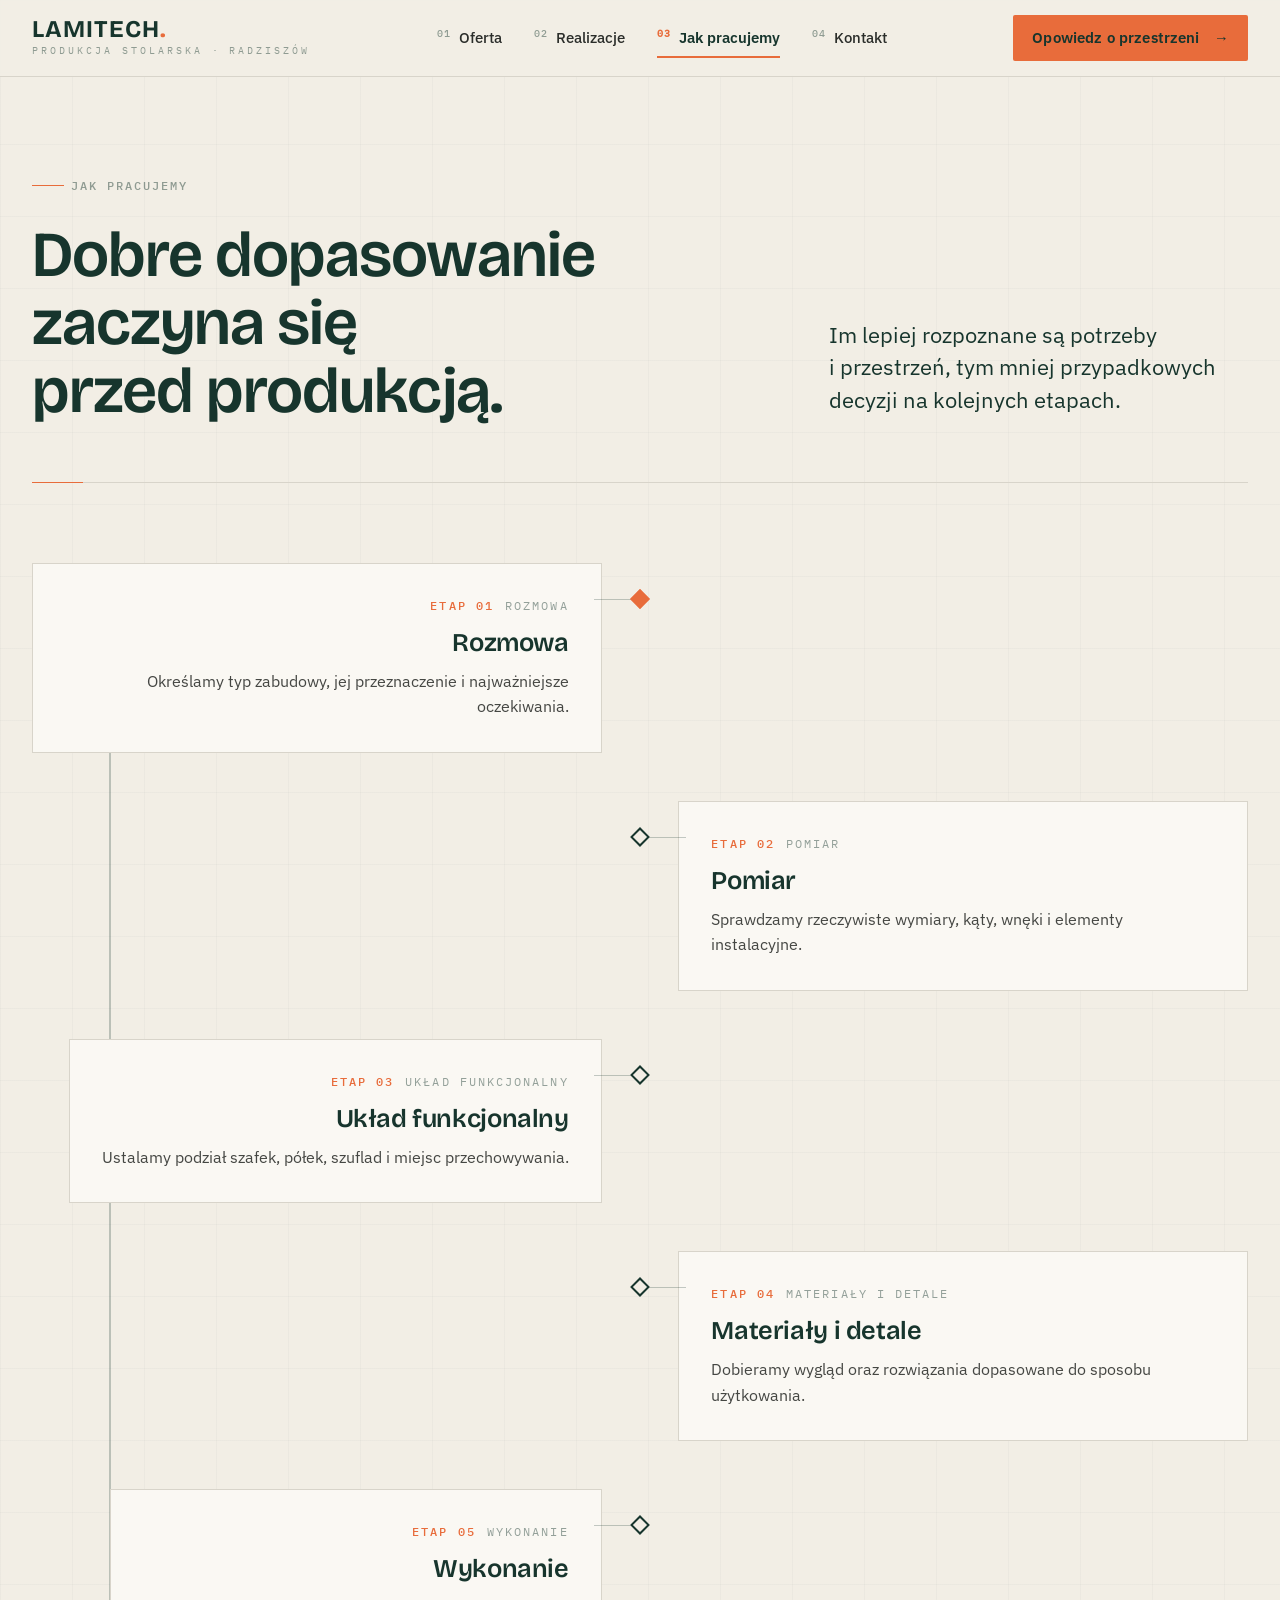
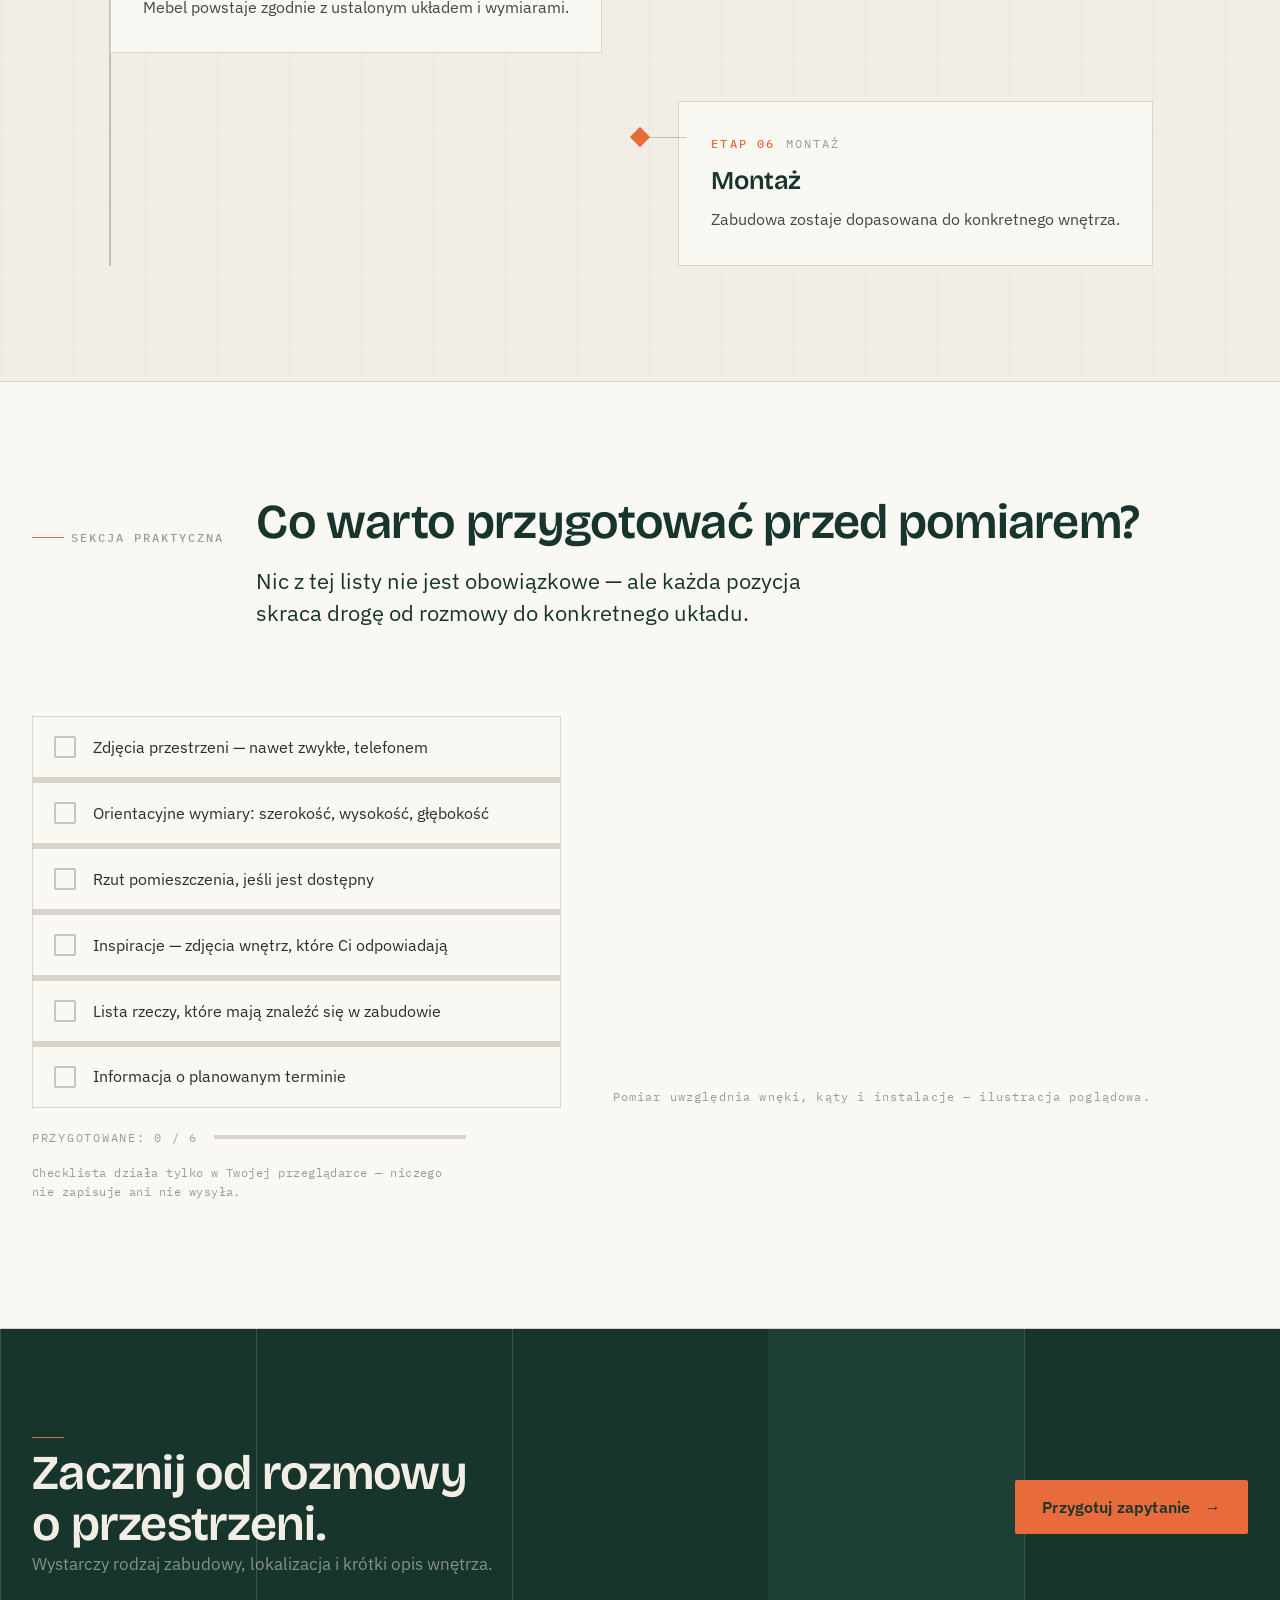
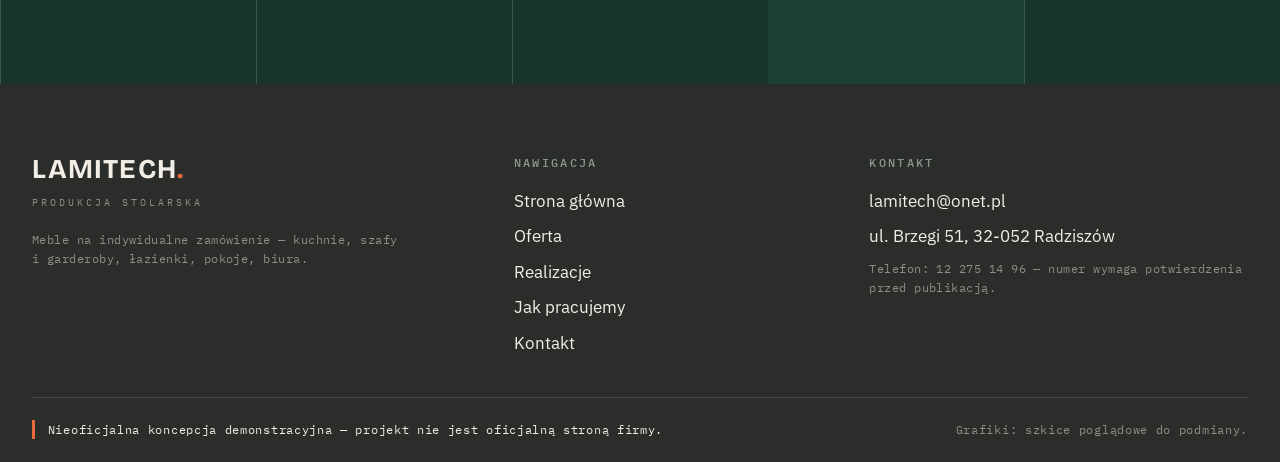
==== jak-pracujemy.html @ 6b80353f "LAMITECH demo site: five pages, modular layout, interactions, SVG placeholders Co-Authored-By: Claud" ====
<!DOCTYPE html>
<html lang="pl">
<head>
  <meta charset="UTF-8">
  <meta name="viewport" content="width=device-width, initial-scale=1">
  <meta name="robots" content="noindex, nofollow, noarchive">
  <title>Jak powstają meble na wymiar | LAMITECH</title>
  <meta name="description" content="Poznaj etapy współpracy: rozmowa, pomiar, układ, dobór materiałów, wykonanie i montaż mebli na wymiar.">
  <link rel="preload" href="assets/fonts/bricolage-grotesque-400-700-latin.woff2" as="font" type="font/woff2" crossorigin>
  <link rel="preload" href="assets/fonts/ibm-plex-sans-var-latin.woff2" as="font" type="font/woff2" crossorigin>
  <link rel="stylesheet" href="css/fonts.css">
  <link rel="stylesheet" href="css/tokens.css">
  <link rel="stylesheet" href="css/base.css">
  <link rel="stylesheet" href="css/components.css">
  <link rel="stylesheet" href="css/pages.css">
  <link rel="stylesheet" href="css/responsive.css">
  <link rel="icon" href="data:image/svg+xml,%3Csvg xmlns='http://www.w3.org/2000/svg' viewBox='0 0 32 32'%3E%3Crect width='32' height='32' fill='%2317352D'/%3E%3Crect x='6' y='6' width='9' height='20' fill='%23D9C9AF'/%3E%3Crect x='17' y='6' width='9' height='12' fill='%23F2EEE5'/%3E%3Crect x='17' y='20' width='9' height='6' fill='%23E86C3B'/%3E%3C/svg%3E">
</head>
<body>
  <a class="skip-link" href="#main">Przejdź do treści</a>

  <header class="site-header">
    <div class="container">
      <a class="brand" href="index.html" aria-label="LAMITECH — strona główna">
        <span class="brand-name">LAMITECH<span class="brand-dot">.</span></span>
        <span class="brand-sub">Produkcja stolarska · Radziszów</span>
      </a>
      <nav class="site-nav" aria-label="Nawigacja główna">
        <ul>
          <li><a href="meble-na-wymiar.html"><span class="nav-idx" aria-hidden="true">01</span>Oferta</a></li>
          <li><a href="realizacje.html"><span class="nav-idx" aria-hidden="true">02</span>Realizacje</a></li>
          <li><a href="jak-pracujemy.html" aria-current="page"><span class="nav-idx" aria-hidden="true">03</span>Jak pracujemy</a></li>
          <li><a href="kontakt.html"><span class="nav-idx" aria-hidden="true">04</span>Kontakt</a></li>
        </ul>
      </nav>
      <div class="header-cta">
        <a class="btn btn-primary" href="kontakt.html">Opowiedz o przestrzeni <span class="btn-arrow" aria-hidden="true">&rarr;</span></a>
      </div>
      <button class="menu-toggle" aria-expanded="false" aria-controls="mobile-menu">
        <span class="fronts" aria-hidden="true"><span></span><span></span></span>
        Menu
      </button>
    </div>
  </header>

  <div class="mobile-menu" id="mobile-menu" aria-label="Menu strony">
    <div class="mobile-menu-head">
      <span class="brand-name">LAMITECH<span class="brand-dot">.</span></span>
      <button class="menu-close">Zamknij</button>
    </div>
    <nav aria-label="Nawigacja mobilna">
      <ul>
        <li><a href="index.html"><span class="nav-idx" aria-hidden="true">00</span>Strona główna</a></li>
        <li><a href="meble-na-wymiar.html"><span class="nav-idx" aria-hidden="true">01</span>Oferta</a></li>
        <li><a href="realizacje.html"><span class="nav-idx" aria-hidden="true">02</span>Realizacje</a></li>
        <li><a href="jak-pracujemy.html" aria-current="page"><span class="nav-idx" aria-hidden="true">03</span>Jak pracujemy</a></li>
        <li><a href="kontakt.html"><span class="nav-idx" aria-hidden="true">04</span>Kontakt</a></li>
      </ul>
    </nav>
    <div class="mobile-menu-foot">
      <span>Meble na indywidualne zamówienie</span>
      <a href="mailto:lamitech@onet.pl">lamitech@onet.pl</a>
      <span>ul. Brzegi 51, 32-052 Radziszów</span>
    </div>
  </div>

  <main id="main">
    <header class="page-hero">
      <div class="container">
        <div>
          <span class="mono-label">Jak pracujemy</span>
          <h1>Dobre dopasowanie zaczyna się przed produkcją.</h1>
        </div>
        <p class="lead">Im lepiej rozpoznane są potrzeby i&nbsp;przestrzeń, tym mniej przypadkowych decyzji na kolejnych etapach.</p>
      </div>
    </header>

    <!-- Proces jako pionowa linia rysunku -->
    <section class="section process-page" aria-label="Etapy współpracy" style="padding-top:1rem;">
      <div class="container">
        <ol class="process-line-track">
          <li class="process-node reveal">
            <div class="node-card">
              <span class="node-no"><strong>Etap 01</strong> Rozmowa</span>
              <h3>Rozmowa</h3>
              <p>Określamy typ zabudowy, jej przeznaczenie i&nbsp;najważniejsze oczekiwania.</p>
            </div>
          </li>
          <li class="process-node reveal">
            <div class="node-card">
              <span class="node-no"><strong>Etap 02</strong> Pomiar</span>
              <h3>Pomiar</h3>
              <p>Sprawdzamy rzeczywiste wymiary, kąty, wnęki i&nbsp;elementy instalacyjne.</p>
            </div>
          </li>
          <li class="process-node reveal">
            <div class="node-card">
              <span class="node-no"><strong>Etap 03</strong> Układ funkcjonalny</span>
              <h3>Układ funkcjonalny</h3>
              <p>Ustalamy podział szafek, półek, szuflad i&nbsp;miejsc przechowywania.</p>
            </div>
          </li>
          <li class="process-node reveal">
            <div class="node-card">
              <span class="node-no"><strong>Etap 04</strong> Materiały i detale</span>
              <h3>Materiały i detale</h3>
              <p>Dobieramy wygląd oraz rozwiązania dopasowane do sposobu użytkowania.</p>
            </div>
          </li>
          <li class="process-node reveal">
            <div class="node-card">
              <span class="node-no"><strong>Etap 05</strong> Wykonanie</span>
              <h3>Wykonanie</h3>
              <p>Mebel powstaje zgodnie z&nbsp;ustalonym układem i&nbsp;wymiarami.</p>
            </div>
          </li>
          <li class="process-node reveal">
            <div class="node-card">
              <span class="node-no"><strong>Etap 06</strong> Montaż</span>
              <h3>Montaż</h3>
              <p>Zabudowa zostaje dopasowana do konkretnego wnętrza.</p>
            </div>
          </li>
        </ol>
      </div>
    </section>

    <!-- Checklista przygotowania -->
    <section class="section" aria-labelledby="prep-title" style="background:var(--warm-white); border-block:1px solid var(--soft-line);">
      <div class="container">
        <div class="section-head reveal">
          <span class="mono-label">Sekcja praktyczna</span>
          <h2 id="prep-title">Co warto przygotować przed pomiarem?</h2>
          <p class="lead">Nic z&nbsp;tej listy nie jest obowiązkowe — ale każda pozycja skraca drogę od rozmowy do konkretnego układu.</p>
        </div>

        <div class="prep-shell">
          <div class="reveal">
            <div class="prep-list">
              <label class="prep-item">
                <input type="checkbox">
                <span>Zdjęcia przestrzeni — nawet zwykłe, telefonem</span>
              </label>
              <label class="prep-item">
                <input type="checkbox">
                <span>Orientacyjne wymiary: szerokość, wysokość, głębokość</span>
              </label>
              <label class="prep-item">
                <input type="checkbox">
                <span>Rzut pomieszczenia, jeśli jest dostępny</span>
              </label>
              <label class="prep-item">
                <input type="checkbox">
                <span>Inspiracje — zdjęcia wnętrz, które Ci odpowiadają</span>
              </label>
              <label class="prep-item">
                <input type="checkbox">
                <span>Lista rzeczy, które mają znaleźć się w zabudowie</span>
              </label>
              <label class="prep-item">
                <input type="checkbox">
                <span>Informacja o planowanym terminie</span>
              </label>
            </div>
            <p class="prep-progress">
              <span class="txt">PRZYGOTOWANE: 0 / 6</span>
              <span class="bar" aria-hidden="true"><span></span></span>
            </p>
            <p class="footer-note" style="color:var(--ink-45); margin-top:1rem;">Checklista działa tylko w&nbsp;Twojej przeglądarce — niczego nie zapisuje ani nie wysyła.</p>
          </div>

          <figure class="detail-media reveal" style="margin:0;">
            <img class="mask-reveal" src="assets/images/proces-pomiar-przestrzeni-16x9.svg" alt="Pomiar wnęki przed wykonaniem mebli na wymiar — szkic poglądowy" width="1600" height="900" loading="lazy">
            <figcaption>Pomiar uwzględnia wnęki, kąty i&nbsp;instalacje — ilustracja poglądowa.</figcaption>
          </figure>
        </div>
      </div>
    </section>

    <section class="section cta-band" aria-labelledby="cta-title" style="padding-block:0;">
      <div class="container">
        <div>
          <span class="mono-label">Pierwszy krok</span>
          <h2 id="cta-title">Zacznij od rozmowy o&nbsp;przestrzeni.</h2>
          <p>Wystarczy rodzaj zabudowy, lokalizacja i&nbsp;krótki opis wnętrza.</p>
        </div>
        <div class="cta-actions">
          <a class="btn btn-primary" href="kontakt.html">Przygotuj zapytanie <span class="btn-arrow" aria-hidden="true">&rarr;</span></a>
        </div>
      </div>
    </section>
  </main>

  <footer class="site-footer">
    <div class="container">
      <div class="footer-grid">
        <div class="footer-col">
          <span class="brand-name">LAMITECH<span class="brand-dot">.</span></span><br>
          <span class="brand-sub">Produkcja stolarska</span>
          <p class="footer-note" style="margin-top:1rem;">Meble na indywidualne zamówienie — kuchnie, szafy i&nbsp;garderoby, łazienki, pokoje, biura.</p>
        </div>
        <div class="footer-col">
          <h3>Nawigacja</h3>
          <ul>
            <li><a href="index.html">Strona główna</a></li>
            <li><a href="meble-na-wymiar.html">Oferta</a></li>
            <li><a href="realizacje.html">Realizacje</a></li>
            <li><a href="jak-pracujemy.html">Jak pracujemy</a></li>
            <li><a href="kontakt.html">Kontakt</a></li>
          </ul>
        </div>
        <div class="footer-col">
          <h3>Kontakt</h3>
          <address>
            <a href="mailto:lamitech@onet.pl">lamitech@onet.pl</a>
            <span>ul. Brzegi 51, 32-052 Radziszów</span>
            <span class="footer-note">Telefon: 12&nbsp;275&nbsp;14&nbsp;96 — numer wymaga potwierdzenia przed publikacją.</span>
          </address>
        </div>
      </div>
      <div class="footer-demo">
        <span class="demo-flag">Nieoficjalna koncepcja demonstracyjna — projekt nie jest oficjalną stroną firmy.</span>
        <span>Grafiki: szkice poglądowe do podmiany.</span>
      </div>
    </div>
  </footer>

  <script src="js/main.js" defer></script>
</body>
</html>
---- css/fonts.css ----
/* LAMITECH — lokalne fonty WOFF2 (Google Fonts, OFL)
   Bricolage Grotesque (nagłówki, zmienny 400–700)
   IBM Plex Sans (tekst, zmienny 100–700)
   IBM Plex Mono (etykiety techniczne, 400/500) */

/* Bricolage Grotesque — latin-ext */
@font-face {
  font-family: "Bricolage Grotesque";
  font-style: normal;
  font-weight: 400 700;
  font-stretch: 100%;
  font-display: swap;
  src: url(../assets/fonts/bricolage-grotesque-400-700-latin-ext.woff2) format("woff2");
  unicode-range: U+0100-02BA, U+02BD-02C5, U+02C7-02CC, U+02CE-02D7, U+02DD-02FF, U+0304, U+0308, U+0329, U+1D00-1DBF, U+1E00-1E9F, U+1EF2-1EFF, U+2020, U+20A0-20AB, U+20AD-20C0, U+2113, U+2C60-2C7F, U+A720-A7FF;
}
/* Bricolage Grotesque — latin */
@font-face {
  font-family: "Bricolage Grotesque";
  font-style: normal;
  font-weight: 400 700;
  font-stretch: 100%;
  font-display: swap;
  src: url(../assets/fonts/bricolage-grotesque-400-700-latin.woff2) format("woff2");
  unicode-range: U+0000-00FF, U+0131, U+0152-0153, U+02BB-02BC, U+02C6, U+02DA, U+02DC, U+0304, U+0308, U+0329, U+2000-206F, U+20AC, U+2122, U+2191, U+2193, U+2212, U+2215, U+FEFF, U+FFFD;
}

/* IBM Plex Sans — zmienny, latin-ext */
@font-face {
  font-family: "IBM Plex Sans";
  font-style: normal;
  font-weight: 100 700;
  font-display: swap;
  src: url(../assets/fonts/ibm-plex-sans-var-latin-ext.woff2) format("woff2");
  unicode-range: U+0100-02BA, U+02BD-02C5, U+02C7-02CC, U+02CE-02D7, U+02DD-02FF, U+0304, U+0308, U+0329, U+1D00-1DBF, U+1E00-1E9F, U+1EF2-1EFF, U+2020, U+20A0-20AB, U+20AD-20C0, U+2113, U+2C60-2C7F, U+A720-A7FF;
}
/* IBM Plex Sans — zmienny, latin */
@font-face {
  font-family: "IBM Plex Sans";
  font-style: normal;
  font-weight: 100 700;
  font-display: swap;
  src: url(../assets/fonts/ibm-plex-sans-var-latin.woff2) format("woff2");
  unicode-range: U+0000-00FF, U+0131, U+0152-0153, U+02BB-02BC, U+02C6, U+02DA, U+02DC, U+0304, U+0308, U+0329, U+2000-206F, U+20AC, U+2122, U+2191, U+2193, U+2212, U+2215, U+FEFF, U+FFFD;
}

/* IBM Plex Mono 400 — latin-ext */
@font-face {
  font-family: "IBM Plex Mono";
  font-style: normal;
  font-weight: 400;
  font-display: swap;
  src: url(../assets/fonts/ibm-plex-mono-400-latin-ext.woff2) format("woff2");
  unicode-range: U+0100-02BA, U+02BD-02C5, U+02C7-02CC, U+02CE-02D7, U+02DD-02FF, U+0304, U+0308, U+0329, U+1D00-1DBF, U+1E00-1E9F, U+1EF2-1EFF, U+2020, U+20A0-20AB, U+20AD-20C0, U+2113, U+2C60-2C7F, U+A720-A7FF;
}
/* IBM Plex Mono 400 — latin */
@font-face {
  font-family: "IBM Plex Mono";
  font-style: normal;
  font-weight: 400;
  font-display: swap;
  src: url(../assets/fonts/ibm-plex-mono-400-latin.woff2) format("woff2");
  unicode-range: U+0000-00FF, U+0131, U+0152-0153, U+02BB-02BC, U+02C6, U+02DA, U+02DC, U+0304, U+0308, U+0329, U+2000-206F, U+20AC, U+2122, U+2191, U+2193, U+2212, U+2215, U+FEFF, U+FFFD;
}
/* IBM Plex Mono 500 — latin-ext */
@font-face {
  font-family: "IBM Plex Mono";
  font-style: normal;
  font-weight: 500;
  font-display: swap;
  src: url(../assets/fonts/ibm-plex-mono-500-latin-ext.woff2) format("woff2");
  unicode-range: U+0100-02BA, U+02BD-02C5, U+02C7-02CC, U+02CE-02D7, U+02DD-02FF, U+0304, U+0308, U+0329, U+1D00-1DBF, U+1E00-1E9F, U+1EF2-1EFF, U+2020, U+20A0-20AB, U+20AD-20C0, U+2113, U+2C60-2C7F, U+A720-A7FF;
}
/* IBM Plex Mono 500 — latin */
@font-face {
  font-family: "IBM Plex Mono";
  font-style: normal;
  font-weight: 500;
  font-display: swap;
  src: url(../assets/fonts/ibm-plex-mono-500-latin.woff2) format("woff2");
  unicode-range: U+0000-00FF, U+0131, U+0152-0153, U+02BB-02BC, U+02C6, U+02DA, U+02DC, U+0304, U+0308, U+0329, U+2000-206F, U+20AC, U+2122, U+2191, U+2193, U+2212, U+2215, U+FEFF, U+FFFD;
}
---- css/tokens.css ----
/* LAMITECH — tokeny projektowe
   Kierunek: „Przestrzeń domknięta meblem” */

:root {
  /* Paleta */
  --ink-green: #17352D;
  --ink-green-2: #1E4034;
  --ink-green-3: #24503F;
  --bone: #F2EEE5;
  --birch: #D9C9AF;
  --birch-2: #CDBA9C;
  --signal-orange: #E86C3B;
  --graphite: #2B2D2A;
  --sage-grey: #8C968E;
  --soft-line: #D8D4CA;
  --warm-white: #FAF8F3;

  /* Pochodne */
  --ink-06: rgba(23, 53, 45, .06);
  --ink-12: rgba(23, 53, 45, .12);
  --ink-25: rgba(23, 53, 45, .25);
  --ink-45: rgba(23, 53, 45, .45);
  --bone-line: rgba(242, 238, 229, .18);
  --bone-45: rgba(242, 238, 229, .5);
  --shadow-gap: rgba(28, 26, 20, .55);

  /* Typografia */
  --font-heading: "Bricolage Grotesque", "Georgia", serif;
  --font-body: "IBM Plex Sans", "Segoe UI", sans-serif;
  --font-mono: "IBM Plex Mono", "Courier New", monospace;

  --fs-hero: clamp(3.2rem, 7vw, 7rem);
  --fs-h1: clamp(2.7rem, 5vw, 5rem);
  --fs-h2: clamp(2rem, 3.8vw, 3.7rem);
  --fs-h3: clamp(1.25rem, 2vw, 1.7rem);
  --fs-lead: clamp(1.08rem, 1.7vw, 1.4rem);
  --fs-body: 1.04rem;
  --fs-mono: 0.78rem;
  --fs-mono-sm: 0.72rem;

  /* Układ */
  --container: 1240px;
  --max-width: 1440px;
  --gutter: clamp(1.25rem, 3vw, 2rem);
  --section-y: clamp(4.5rem, 9vw, 8.5rem);

  /* Kształt */
  --radius-sm: 2px;
  --radius-md: 6px;

  /* Ruch */
  --ease: cubic-bezier(.22, 1, .36, 1);
  --dur-fast: .28s;
  --dur-med: .55s;
  --dur-slow: .9s;

  /* Szczelina cieniowa między „frontami” */
  --gap-front: 6px;
}
---- css/base.css ----
/* LAMITECH — style bazowe */

*,
*::before,
*::after {
  box-sizing: border-box;
}

html {
  scroll-behavior: smooth;
  -webkit-text-size-adjust: 100%;
}

body {
  margin: 0;
  font-family: var(--font-body);
  font-size: var(--fs-body);
  line-height: 1.65;
  color: var(--graphite);
  background-color: var(--bone);
  /* atmosfera: delikatna siatka rysunku technicznego na tle */
  background-image:
    linear-gradient(rgba(23, 53, 45, .028) 1px, transparent 1px),
    linear-gradient(90deg, rgba(23, 53, 45, .028) 1px, transparent 1px);
  background-size: 72px 72px;
  overflow-x: hidden;
}

img,
svg,
video {
  max-width: 100%;
  height: auto;
  display: block;
}

h1, h2, h3, h4 {
  font-family: var(--font-heading);
  font-weight: 600;
  line-height: 1.06;
  letter-spacing: -0.015em;
  color: var(--ink-green);
  margin: 0 0 .6em;
  text-wrap: balance;
}

h1 { font-size: var(--fs-h1); }
h2 { font-size: var(--fs-h2); }
h3 { font-size: var(--fs-h3); line-height: 1.2; }

p {
  margin: 0 0 1em;
  max-width: 62ch;
}

a {
  color: var(--ink-green);
  text-decoration-thickness: 1px;
  text-underline-offset: 3px;
}

ul, ol {
  padding-left: 1.2em;
}

button {
  font: inherit;
  cursor: pointer;
}

::selection {
  background: var(--signal-orange);
  color: var(--warm-white);
}

/* Fokus — widoczny, techniczny */
:focus-visible {
  outline: 2px solid var(--signal-orange);
  outline-offset: 3px;
  border-radius: var(--radius-sm);
}

.skip-link {
  position: absolute;
  left: 1rem;
  top: -4rem;
  z-index: 200;
  padding: .8rem 1.2rem;
  background: var(--ink-green);
  color: var(--warm-white);
  font-family: var(--font-mono);
  font-size: var(--fs-mono);
  letter-spacing: .08em;
  text-transform: uppercase;
  text-decoration: none;
  transition: top var(--dur-fast) var(--ease);
}

.skip-link:focus {
  top: 1rem;
}

/* Układ */
.container {
  width: min(var(--container), 100% - 2 * var(--gutter));
  margin-inline: auto;
}

.section {
  padding-block: var(--section-y);
  position: relative;
}

/* Nagłówek sekcji z indeksem technicznym */
.section-head {
  display: grid;
  grid-template-columns: auto 1fr;
  gap: 1rem 2rem;
  align-items: baseline;
  margin-bottom: clamp(2rem, 5vw, 4rem);
}

.section-head h2 {
  margin: 0;
}

.section-head .lead {
  grid-column: 2;
}

/* Etykieta mono — jak opis na rysunku */
.mono-label {
  font-family: var(--font-mono);
  font-size: var(--fs-mono);
  font-weight: 500;
  letter-spacing: .16em;
  text-transform: uppercase;
  color: var(--ink-45);
  display: inline-flex;
  align-items: center;
  gap: .6em;
}

.mono-label::before {
  content: "";
  width: 2rem;
  height: 1px;
  background: var(--signal-orange);
  flex: none;
}

.on-dark .mono-label,
.mono-label.on-dark {
  color: var(--bone-45);
}

.lead {
  font-size: var(--fs-lead);
  line-height: 1.5;
  color: var(--ink-green);
  max-width: 46ch;
}

/* Przyciski — prostokąty jak fronty */
.btn {
  display: inline-flex;
  align-items: center;
  gap: .9rem;
  min-height: 54px;
  padding: .55rem 1.7rem;
  font-family: var(--font-body);
  font-weight: 600;
  font-size: 1rem;
  letter-spacing: .01em;
  text-decoration: none;
  border: none;
  border-radius: var(--radius-sm);
  transition: background-color var(--dur-fast) var(--ease),
              color var(--dur-fast) var(--ease),
              transform var(--dur-fast) var(--ease);
}

.btn .btn-arrow {
  display: inline-block;
  transition: transform var(--dur-fast) var(--ease);
}

.btn:hover .btn-arrow,
.btn:focus-visible .btn-arrow {
  transform: translateX(6px);
}

.btn-primary {
  background: var(--signal-orange);
  color: var(--ink-green);
}

.btn-primary:hover {
  background: #EF7A4B;
}

.btn-secondary {
  background: transparent;
  color: var(--ink-green);
  padding-inline: .2rem;
  border-radius: 0;
  border-bottom: 2px solid var(--ink-green);
}

.btn-secondary:hover {
  border-bottom-color: var(--signal-orange);
}

.on-dark .btn-secondary {
  color: var(--bone);
  border-bottom-color: var(--bone);
}

.on-dark .btn-secondary:hover {
  border-bottom-color: var(--signal-orange);
}

/* Linia wymiarowa (dekoracyjna) */
.dim-line {
  display: flex;
  align-items: center;
  gap: .8rem;
  font-family: var(--font-mono);
  font-size: var(--fs-mono-sm);
  letter-spacing: .14em;
  color: var(--ink-45);
  text-transform: uppercase;
}

.dim-line::before,
.dim-line::after {
  content: "";
  flex: 1;
  height: 1px;
  background: currentColor;
  opacity: .5;
}

/* Animacje wejścia */
.reveal {
  opacity: 0;
  transform: translateY(22px);
  transition: opacity var(--dur-slow) var(--ease),
              transform var(--dur-slow) var(--ease);
  transition-delay: var(--reveal-delay, 0s);
}

.reveal.is-visible {
  opacity: 1;
  transform: none;
}

/* Maska zdjęcia otwierająca się pionowo — jak uchylany front */
.mask-reveal {
  clip-path: inset(0 0 100% 0);
  transition: clip-path var(--dur-slow) var(--ease);
  transition-delay: var(--reveal-delay, 0s);
}

.mask-reveal.is-visible {
  clip-path: inset(0 0 0 0);
}

/* Rysowanie linii SVG */
.draw-line {
  stroke-dasharray: var(--line-len, 800);
  stroke-dashoffset: var(--line-len, 800);
  transition: stroke-dashoffset 1.4s var(--ease);
  transition-delay: var(--reveal-delay, 0s);
}

.is-visible .draw-line,
.draw-line.is-visible {
  stroke-dashoffset: 0;
}

@media (prefers-reduced-motion: reduce) {
  html {
    scroll-behavior: auto;
  }

  .reveal,
  .mask-reveal {
    opacity: 1;
    transform: none;
    clip-path: none;
    transition: none;
  }

  .draw-line {
    stroke-dasharray: none;
    stroke-dashoffset: 0;
    transition: none;
  }

  *,
  *::before,
  *::after {
    animation-duration: .01ms !important;
    animation-iteration-count: 1 !important;
    transition-duration: .01ms !important;
  }
}

/* Pomocnicze */
.visually-hidden {
  position: absolute;
  width: 1px;
  height: 1px;
  margin: -1px;
  padding: 0;
  overflow: hidden;
  clip: rect(0 0 0 0);
  white-space: nowrap;
  border: 0;
}
---- css/components.css ----
/* LAMITECH — komponenty wspólne */

/* ============ HEADER ============ */

.site-header {
  position: sticky;
  top: 0;
  z-index: 100;
  background: color-mix(in srgb, var(--bone) 88%, transparent);
  backdrop-filter: blur(8px);
  border-bottom: 1px solid var(--soft-line);
}

.site-header .container {
  display: flex;
  align-items: stretch;
  justify-content: space-between;
  gap: 2rem;
  min-height: 76px;
}

.brand {
  display: flex;
  flex-direction: column;
  justify-content: center;
  text-decoration: none;
  gap: .15rem;
}

.brand-name {
  font-family: var(--font-heading);
  font-weight: 700;
  font-size: 1.5rem;
  letter-spacing: .04em;
  color: var(--ink-green);
  line-height: 1;
}

.brand-name .brand-dot {
  color: var(--signal-orange);
}

.brand-sub {
  font-family: var(--font-mono);
  font-size: .62rem;
  letter-spacing: .3em;
  text-transform: uppercase;
  color: var(--ink-45);
}

.site-nav {
  display: flex;
  align-items: stretch;
}

.site-nav ul {
  display: flex;
  align-items: stretch;
  gap: clamp(1rem, 2.5vw, 2.4rem);
  list-style: none;
  margin: 0;
  padding: 0;
}

.site-nav li {
  display: flex;
}

.site-nav a {
  display: inline-flex;
  align-items: center;
  gap: .5rem;
  text-decoration: none;
  font-weight: 500;
  font-size: .96rem;
  color: var(--graphite);
  position: relative;
}

.site-nav a .nav-idx {
  font-family: var(--font-mono);
  font-size: .62rem;
  letter-spacing: .1em;
  color: var(--ink-45);
  transform: translateY(-.45em);
}

.site-nav a::after {
  content: "";
  position: absolute;
  left: 0;
  right: 100%;
  bottom: 18px;
  height: 2px;
  background: var(--signal-orange);
  transition: right var(--dur-fast) var(--ease);
}

.site-nav a:hover::after,
.site-nav a:focus-visible::after {
  right: 0;
}

.site-nav a[aria-current="page"] {
  color: var(--ink-green);
  font-weight: 600;
}

.site-nav a[aria-current="page"]::after {
  right: 0;
}

.site-nav a[aria-current="page"] .nav-idx {
  color: var(--signal-orange);
}

.header-cta {
  align-self: center;
}

.header-cta .btn {
  min-height: 46px;
  padding-inline: 1.2rem;
  font-size: .92rem;
}

/* Przycisk menu — dwa „fronty”, które się rozsuwają */
.menu-toggle {
  display: none;
  align-self: center;
  background: none;
  border: 1px solid var(--ink-25);
  border-radius: var(--radius-sm);
  padding: .65rem .9rem;
  align-items: center;
  gap: .7rem;
  font-family: var(--font-mono);
  font-size: var(--fs-mono-sm);
  letter-spacing: .18em;
  text-transform: uppercase;
  color: var(--ink-green);
}

.menu-toggle .fronts {
  display: inline-flex;
  gap: 3px;
}

.menu-toggle .fronts span {
  width: 7px;
  height: 18px;
  background: var(--ink-green);
  transition: transform var(--dur-fast) var(--ease), background var(--dur-fast);
}

.menu-toggle[aria-expanded="true"] .fronts span:first-child {
  transform: translateX(-3px);
  background: var(--signal-orange);
}

.menu-toggle[aria-expanded="true"] .fronts span:last-child {
  transform: translateX(3px);
}

/* ============ MENU MOBILNE ============ */

.mobile-menu {
  position: fixed;
  inset: 0;
  z-index: 150;
  background: var(--ink-green);
  color: var(--bone);
  display: flex;
  flex-direction: column;
  padding: 1.2rem var(--gutter) 2rem;
  transform: translateX(100%);
  visibility: hidden;
  transition: transform var(--dur-med) var(--ease), visibility 0s var(--dur-med);
  overflow-y: auto;
}

.mobile-menu.is-open {
  transform: translateX(0);
  visibility: visible;
  transition: transform var(--dur-med) var(--ease), visibility 0s;
}

/* pionowe podziały jak fronty zabudowy */
.mobile-menu::before {
  content: "";
  position: absolute;
  inset: 0;
  background:
    linear-gradient(90deg, var(--bone-line) 1px, transparent 1px) 0 0 / 25% 100%;
  pointer-events: none;
}

.mobile-menu-head {
  display: flex;
  justify-content: space-between;
  align-items: center;
  min-height: 52px;
}

.mobile-menu-head .brand-name {
  color: var(--bone);
}

.menu-close {
  background: none;
  border: 1px solid var(--bone-45);
  border-radius: var(--radius-sm);
  color: var(--bone);
  font-family: var(--font-mono);
  font-size: var(--fs-mono-sm);
  letter-spacing: .18em;
  text-transform: uppercase;
  padding: .65rem .9rem;
}

.mobile-menu nav {
  margin-top: 3rem;
}

.mobile-menu ul {
  list-style: none;
  margin: 0;
  padding: 0;
  display: flex;
  flex-direction: column;
}

.mobile-menu li + li {
  border-top: 1px solid var(--bone-line);
}

.mobile-menu nav a {
  display: flex;
  align-items: baseline;
  gap: 1rem;
  padding: 1.1rem 0;
  color: var(--bone);
  text-decoration: none;
  font-family: var(--font-heading);
  font-size: clamp(1.7rem, 6vw, 2.4rem);
  font-weight: 600;
  line-height: 1.1;
}

.mobile-menu nav a .nav-idx {
  font-family: var(--font-mono);
  font-size: .72rem;
  letter-spacing: .14em;
  color: var(--signal-orange);
}

.mobile-menu nav a[aria-current="page"] {
  color: var(--birch);
}

.mobile-menu-foot {
  margin-top: auto;
  padding-top: 3rem;
  font-family: var(--font-mono);
  font-size: var(--fs-mono);
  letter-spacing: .08em;
  color: var(--bone-45);
  display: grid;
  gap: .4rem;
}

.mobile-menu-foot a {
  color: var(--bone);
}

body.menu-open {
  overflow: hidden;
}

/* ============ PASMO CTA ============ */

.cta-band {
  background: var(--ink-green);
  color: var(--bone);
  position: relative;
  overflow: hidden;
}

/* podziały frontów w tle */
.cta-band::before {
  content: "";
  position: absolute;
  inset: 0;
  background:
    linear-gradient(90deg, var(--bone-line) 1px, transparent 1px) 0 0 / 20% 100%;
  pointer-events: none;
}

.cta-band::after {
  content: "";
  position: absolute;
  top: 0;
  bottom: 0;
  left: 60%;
  width: 20%;
  background: var(--ink-green-2);
  pointer-events: none;
  transition: transform var(--dur-slow) var(--ease);
}

.cta-band:hover::after {
  transform: translateX(12px);
}

.cta-band .container {
  position: relative;
  z-index: 1;
  display: grid;
  grid-template-columns: minmax(0, 1.4fr) minmax(0, 1fr);
  gap: 2.5rem;
  align-items: center;
  padding-block: clamp(3.5rem, 7vw, 6rem);
}

.cta-band h2 {
  color: var(--bone);
  margin: 0;
}

.cta-band p {
  color: var(--bone-45);
}

.cta-band .cta-actions {
  display: flex;
  flex-wrap: wrap;
  gap: 1.4rem;
  justify-self: end;
}

/* ============ STOPKA ============ */

.site-footer {
  background: var(--graphite);
  color: var(--bone);
}

.footer-grid {
  display: grid;
  grid-template-columns: 1.4fr 1fr 1.2fr;
  gap: 2.5rem;
  padding-block: clamp(3rem, 6vw, 4.5rem) 2.5rem;
}

.site-footer .brand-name {
  color: var(--bone);
  font-size: 1.7rem;
}

.site-footer .brand-sub {
  color: var(--bone-45);
}

.footer-col h3 {
  font-family: var(--font-mono);
  font-size: var(--fs-mono-sm);
  font-weight: 500;
  letter-spacing: .2em;
  text-transform: uppercase;
  color: var(--sage-grey);
  margin-bottom: 1.1rem;
}

.footer-col ul {
  list-style: none;
  margin: 0;
  padding: 0;
  display: grid;
  gap: .5rem;
}

.footer-col a {
  color: var(--bone);
  text-decoration: none;
}

.footer-col a:hover {
  text-decoration: underline;
  text-decoration-color: var(--signal-orange);
}

.footer-col address {
  font-style: normal;
  display: grid;
  gap: .5rem;
}

.footer-note {
  font-family: var(--font-mono);
  font-size: var(--fs-mono-sm);
  letter-spacing: .04em;
  color: var(--bone-45);
}

.footer-demo {
  border-top: 1px solid rgba(242, 238, 229, .14);
  padding-block: 1.4rem;
  display: flex;
  flex-wrap: wrap;
  gap: .8rem 2rem;
  justify-content: space-between;
  font-family: var(--font-mono);
  font-size: var(--fs-mono-sm);
  letter-spacing: .06em;
  color: var(--bone-45);
}

.footer-demo .demo-flag {
  color: var(--bone);
  border-left: 3px solid var(--signal-orange);
  padding-left: .8rem;
}

/* ============ HERO PODSTRON ============ */

.page-hero {
  padding-block: clamp(3.5rem, 7vw, 6rem) clamp(2.5rem, 5vw, 4rem);
  position: relative;
}

.page-hero .container {
  display: grid;
  grid-template-columns: minmax(0, 7fr) minmax(0, 4fr);
  gap: 2rem 4rem;
  align-items: end;
}

.page-hero h1 {
  margin: .4em 0 0;
}

.page-hero .lead {
  margin: 0;
  padding-bottom: .5rem;
}

/* linia wymiarowa pod hero podstrony */
.page-hero .container::after {
  content: "";
  grid-column: 1 / -1;
  height: 1px;
  background: linear-gradient(90deg, var(--signal-orange) 0 3.2rem, var(--soft-line) 3.2rem);
  margin-top: 1.6rem;
}

/* ============ KOMUNIKAT DEMO ============ */

.demo-disclaimer {
  border: 1px solid var(--soft-line);
  border-left: 3px solid var(--signal-orange);
  background: var(--warm-white);
  padding: 1rem 1.3rem;
  font-family: var(--font-mono);
  font-size: var(--fs-mono);
  letter-spacing: .03em;
  line-height: 1.6;
  color: var(--graphite);
  max-width: 72ch;
}
---- css/pages.css ----
/* LAMITECH — style sekcji i podstron */

/* ================================================================
   STRONA GŁÓWNA — HERO „Najpierw przestrzeń”
   ================================================================ */

.hero {
  position: relative;
  overflow: hidden;
}

.hero .container {
  display: grid;
  grid-template-columns: minmax(0, 6fr) minmax(0, 6fr);
  gap: clamp(2rem, 4vw, 4rem);
  align-items: center;
  padding-block: clamp(3rem, 6vw, 5.5rem);
  position: relative;
}

/* pionowa linia podziału jak krawędź zabudowy */
.hero .container::before {
  content: "";
  position: absolute;
  top: 0;
  bottom: 0;
  left: calc(6 / 12 * 100% - 1.5rem);
  width: 1px;
  background: var(--soft-line);
}

.hero-copy {
  position: relative;
  z-index: 1;
}

.hero-copy h1 {
  font-size: clamp(3.2rem, 5.9vw, 6rem);
  font-weight: 650;
  margin: .5em 0 .4em;
}

.hero-copy h1 em {
  font-style: normal;
  color: var(--signal-orange);
}

.hero-copy .lead {
  color: var(--graphite);
}

.hero-actions {
  display: flex;
  flex-wrap: wrap;
  gap: 1.1rem 1.8rem;
  align-items: center;
  margin-top: 2.2rem;
}

/* Wizual hero — elewacja + nakładka rysunkowa */
.hero-visual {
  position: relative;
}

.hero-visual .hero-frame {
  position: relative;
  border: 1px solid var(--soft-line);
  background: var(--warm-white);
  box-shadow: 0 30px 60px -40px rgba(23, 53, 45, .4);
}

.hero-visual img {
  width: 100%;
  height: auto;
}

.hero-overlay {
  position: absolute;
  inset: 0;
  width: 100%;
  height: 100%;
  pointer-events: none;
}

/* przesuwający się front — subtelny ruch zabudowy */
.hero-slider-front {
  position: absolute;
  background: linear-gradient(180deg, var(--birch) 0%, var(--birch-2) 100%);
  border: 1px solid rgba(43, 45, 42, .25);
  box-shadow: -16px 0 24px -12px rgba(28, 26, 20, .55);
  top: 27.5%;
  left: 38.1%;
  width: 11.9%;
  height: 40.7%;
  animation: front-slide 9s var(--ease) infinite alternate;
}

/* uchwyt przesuwnego frontu */
.hero-slider-front::after {
  content: "";
  position: absolute;
  left: 12%;
  top: 42%;
  width: 3px;
  height: 16%;
  border-radius: 2px;
  background: var(--graphite);
  opacity: .7;
}

@keyframes front-slide {
  0%, 30% { transform: translateX(0); }
  62%, 100% { transform: translateX(-96%); }
}

@media (prefers-reduced-motion: reduce) {
  .hero-slider-front {
    animation: none;
    transform: translateX(-96%);
  }
}

/* etykiety wymiarów wokół wizualu */
.hero-dim {
  position: absolute;
  font-family: var(--font-mono);
  font-size: var(--fs-mono-sm);
  letter-spacing: .16em;
  color: var(--ink-45);
  text-transform: uppercase;
}

.hero-dim-bottom {
  left: 0;
  right: 0;
  bottom: -2rem;
  display: flex;
  align-items: center;
  gap: .8rem;
}

.hero-dim-bottom::before,
.hero-dim-bottom::after {
  content: "";
  flex: 1;
  height: 1px;
  background: var(--ink-25);
}

/* pasek zakresu pod hero */
.hero-scope {
  border-top: 1px solid var(--soft-line);
  border-bottom: 1px solid var(--soft-line);
  background: var(--warm-white);
}

.hero-scope ul {
  list-style: none;
  margin: 0;
  padding: .95rem 0;
  display: flex;
  flex-wrap: wrap;
  gap: .5rem 0;
  align-items: center;
  font-family: var(--font-mono);
  font-size: var(--fs-mono-sm);
  letter-spacing: .18em;
  text-transform: uppercase;
  color: var(--ink-45);
}

.hero-scope li {
  display: flex;
  align-items: center;
}

.hero-scope li + li::before {
  content: "";
  width: 5px;
  height: 5px;
  background: var(--signal-orange);
  margin-inline: 1.2rem;
  transform: rotate(45deg);
}

/* ================================================================
   SPACE SELECTOR — „Nie gotowy zestaw”
   ================================================================ */

.space-selector .selector-shell {
  display: grid;
  grid-template-columns: minmax(0, 5fr) minmax(0, 7fr);
  border: 1px solid var(--soft-line);
  background: var(--warm-white);
}

.selector-tabs {
  display: flex;
  flex-direction: column;
  border-right: 1px solid var(--soft-line);
}

.selector-tab {
  flex: 1;
  display: grid;
  grid-template-columns: auto 1fr auto;
  gap: 1.1rem;
  align-items: center;
  text-align: left;
  padding: 1.4rem clamp(1.2rem, 2.5vw, 2rem);
  background: transparent;
  border: none;
  border-left: 4px solid transparent;
  font-family: var(--font-heading);
  font-size: clamp(1.15rem, 1.6vw, 1.45rem);
  font-weight: 600;
  color: var(--graphite);
  transition: background var(--dur-fast) var(--ease),
              border-color var(--dur-fast) var(--ease),
              padding-left var(--dur-fast) var(--ease);
}

.selector-tab + .selector-tab {
  border-top: 1px solid var(--soft-line);
}

.selector-tab .tab-idx {
  font-family: var(--font-mono);
  font-size: var(--fs-mono-sm);
  letter-spacing: .12em;
  color: var(--ink-45);
}

.selector-tab .tab-mark {
  width: 12px;
  height: 12px;
  border: 2px solid var(--ink-25);
  transition: background var(--dur-fast), border-color var(--dur-fast), transform var(--dur-fast) var(--ease);
}

.selector-tab:hover {
  background: var(--bone);
}

.selector-tab[aria-selected="true"] {
  border-left-color: var(--signal-orange);
  background: var(--bone);
  color: var(--ink-green);
  padding-left: calc(clamp(1.2rem, 2.5vw, 2rem) + 8px);
}

.selector-tab[aria-selected="true"] .tab-mark {
  background: var(--signal-orange);
  border-color: var(--signal-orange);
  transform: rotate(45deg);
}

.selector-stage {
  padding: clamp(1.6rem, 3.5vw, 2.8rem);
  display: grid;
  grid-template-rows: auto 1fr;
  gap: 1.6rem;
  min-height: 460px;
}

.selector-panel[hidden] {
  display: none;
}

.selector-panel p {
  font-size: var(--fs-lead);
  line-height: 1.5;
  color: var(--ink-green);
  max-width: 44ch;
  margin: 0;
}

/* schemat przestrzeni budowany z „frontów” */
.space-scheme {
  position: relative;
  min-height: 240px;
  border: 1px solid var(--soft-line);
  background:
    linear-gradient(rgba(23, 53, 45, .05) 1px, transparent 1px) 0 0 / 100% 25%,
    var(--bone);
  overflow: hidden;
}

.space-scheme .sch {
  position: absolute;
  transition: all var(--dur-med) var(--ease);
  border: 1px solid rgba(43, 45, 42, .18);
}

.space-scheme .sch-a { background: var(--birch); }
.space-scheme .sch-b { background: var(--ink-green); }
.space-scheme .sch-c { background: var(--warm-white); }
.space-scheme .sch-d { background: var(--signal-orange); border: none; }

.space-scheme .sch-label {
  position: absolute;
  left: 1rem;
  bottom: .8rem;
  font-family: var(--font-mono);
  font-size: var(--fs-mono-sm);
  letter-spacing: .16em;
  text-transform: uppercase;
  color: var(--ink-45);
  transition: opacity var(--dur-fast);
}

/* układy schematu dla trzech przestrzeni */
[data-space="wneka"] .sch-a { left: 8%; top: 12%; width: 26%; height: 76%; }
[data-space="wneka"] .sch-b { left: 36%; top: 12%; width: 12%; height: 76%; }
[data-space="wneka"] .sch-c { left: 50%; top: 12%; width: 22%; height: 46%; }
[data-space="wneka"] .sch-d { left: 50%; top: 64%; width: 10%; height: 24%; }

[data-space="kuchnia"] .sch-a { left: 6%; top: 14%; width: 20%; height: 74%; }
[data-space="kuchnia"] .sch-b { left: 28%; top: 56%; width: 44%; height: 32%; }
[data-space="kuchnia"] .sch-c { left: 28%; top: 14%; width: 44%; height: 26%; }
[data-space="kuchnia"] .sch-d { left: 74%; top: 56%; width: 6%; height: 32%; }

[data-space="garderoba"] .sch-a { left: 10%; top: 10%; width: 18%; height: 80%; }
[data-space="garderoba"] .sch-b { left: 30%; top: 10%; width: 18%; height: 80%; }
[data-space="garderoba"] .sch-c { left: 50%; top: 10%; width: 18%; height: 80%; }
[data-space="garderoba"] .sch-d { left: 70%; top: 10%; width: 4%; height: 80%; }

/* ================================================================
   TYPY PRZESTRZENI — asymetryczna mozaika
   ================================================================ */

.space-grid {
  display: grid;
  grid-template-columns: repeat(12, 1fr);
  grid-auto-rows: minmax(120px, auto);
  gap: var(--gap-front);
  background: var(--soft-line);
  border: 1px solid var(--soft-line);
}

.space-cell {
  position: relative;
  display: flex;
  flex-direction: column;
  text-decoration: none;
  overflow: hidden;
  min-height: 100%;
}

.space-cell .cell-head {
  display: flex;
  align-items: baseline;
  justify-content: space-between;
  gap: 1rem;
  padding: 1.3rem 1.4rem .4rem;
}

.space-cell .cell-idx {
  font-family: var(--font-mono);
  font-size: var(--fs-mono-sm);
  letter-spacing: .14em;
}

.space-cell h3 {
  margin: 0;
  padding: 0 1.4rem;
}

.space-cell p {
  padding: .6rem 1.4rem 0;
  margin: 0;
  font-size: .96rem;
  line-height: 1.55;
}

.space-cell .cell-cta {
  margin-top: auto;
  padding: 1.2rem 1.4rem 1.3rem;
  font-family: var(--font-mono);
  font-size: var(--fs-mono-sm);
  letter-spacing: .16em;
  text-transform: uppercase;
  display: flex;
  align-items: center;
  gap: .6rem;
}

.space-cell .cell-cta .btn-arrow {
  transition: transform var(--dur-fast) var(--ease);
}

.space-cell:hover .cell-cta .btn-arrow,
.space-cell:focus-visible .cell-cta .btn-arrow {
  transform: translateX(6px);
}

.space-cell .cell-media {
  margin-top: auto;
  overflow: hidden;
}

.space-cell .cell-media img {
  width: 100%;
  height: 100%;
  object-fit: cover;
  transition: transform var(--dur-slow) var(--ease);
}

.space-cell:hover .cell-media img {
  transform: scale(1.035);
}

/* warianty modułów — celowo różne */
.cell-light {
  background: var(--warm-white);
  color: var(--graphite);
}

.cell-light .cell-idx { color: var(--signal-orange); }
.cell-light .cell-cta { color: var(--ink-green); }

.cell-dark {
  background: var(--ink-green);
}

.cell-dark h3 { color: var(--bone); }
.cell-dark p { color: var(--bone-45); }
.cell-dark .cell-idx { color: var(--signal-orange); }
.cell-dark .cell-cta { color: var(--birch); }

.cell-birch {
  background: var(--birch);
}

.cell-birch h3 { color: var(--ink-green); }
.cell-birch p { color: rgba(23, 53, 45, .75); }
.cell-birch .cell-idx { color: var(--ink-green); }
.cell-birch .cell-cta { color: var(--ink-green); }

/* rozpięcia w siatce */
.cell-1 { grid-column: 1 / span 5; grid-row: span 4; }
.cell-2 { grid-column: 6 / span 4; grid-row: span 2; }
.cell-3 { grid-column: 10 / span 3; grid-row: span 2; }
.cell-4 { grid-column: 6 / span 3; grid-row: span 2; }
.cell-5 { grid-column: 9 / span 4; grid-row: span 2; }

/* moduł materiałowy — czysto wizualny */
.cell-swatch {
  grid-column: 1 / -1;
  grid-row: span 1;
  background:
    linear-gradient(90deg, var(--birch) 0 34%, var(--ink-green) 34% 56%, var(--warm-white) 56% 82%, var(--signal-orange) 82% 88%, var(--graphite) 88%);
  min-height: 72px;
  position: relative;
}

.cell-swatch .sr-note {
  position: absolute;
  left: 1rem;
  bottom: .6rem;
  font-family: var(--font-mono);
  font-size: var(--fs-mono-sm);
  letter-spacing: .16em;
  text-transform: uppercase;
  color: var(--ink-green);
  background: var(--bone-45);
  padding: .15rem .5rem;
}

/* ================================================================
   PROCESS RAIL — od pustej ściany do zabudowy
   ================================================================ */

.process-rail {
  position: relative;
}

.process-track {
  list-style: none;
  margin: 0;
  padding: 0;
  display: grid;
  grid-template-columns: repeat(6, 1fr);
  counter-reset: step;
  position: relative;
}

/* linia bazowa */
.process-track::before {
  content: "";
  position: absolute;
  top: 7px;
  left: 0;
  right: 0;
  height: 2px;
  background: var(--ink-25);
  transform-origin: left center;
  transform: scaleX(0);
  transition: transform 1.6s var(--ease);
}

.process-track.is-visible::before {
  transform: scaleX(1);
}

@media (prefers-reduced-motion: reduce) {
  .process-track::before {
    transform: scaleX(1);
    transition: none;
  }
}

.process-step {
  counter-increment: step;
  position: relative;
  padding: 2.2rem 1.6rem 0 0;
}

/* znacznik na linii */
.process-step::before {
  content: "";
  position: absolute;
  top: 0;
  left: 0;
  width: 16px;
  height: 16px;
  background: var(--bone);
  border: 2px solid var(--ink-green);
  transform: rotate(45deg);
}

.process-step:first-child::before,
.process-step:last-child::before {
  background: var(--signal-orange);
  border-color: var(--signal-orange);
}

.process-step .step-no {
  font-family: var(--font-mono);
  font-size: var(--fs-mono-sm);
  letter-spacing: .18em;
  color: var(--ink-45);
  display: block;
  margin-bottom: .7rem;
}

.process-step .step-no::after {
  content: counter(step, decimal-leading-zero);
  color: var(--signal-orange);
  margin-left: .4em;
}

.process-step h3 {
  font-size: 1.2rem;
  margin-bottom: .45em;
}

.process-step p {
  font-size: .93rem;
  line-height: 1.55;
  color: rgba(43, 45, 42, .85);
  margin: 0;
}

/* ================================================================
   DETAL — szuflady otwierane (accordion)
   ================================================================ */

.function-detail .detail-shell {
  display: grid;
  grid-template-columns: minmax(0, 6fr) minmax(0, 5fr);
  gap: clamp(2rem, 4vw, 4rem);
  align-items: start;
}

.drawer-stack {
  display: grid;
  gap: var(--gap-front);
  background: var(--soft-line);
  border: 1px solid var(--soft-line);
}

.drawer {
  background: var(--birch);
  position: relative;
}

.drawer > summary {
  list-style: none;
  cursor: pointer;
  display: grid;
  grid-template-columns: auto auto 1fr;
  align-items: center;
  gap: 1.2rem;
  padding: 1.15rem 1.4rem;
  font-family: var(--font-heading);
  font-weight: 600;
  font-size: 1.12rem;
  color: var(--ink-green);
  transition: transform var(--dur-fast) var(--ease), background var(--dur-fast);
  position: relative;
}

.drawer > summary::-webkit-details-marker {
  display: none;
}

/* uchwyt szuflady */
.drawer > summary::before {
  content: "";
  width: 2.4rem;
  height: 3px;
  border-radius: 2px;
  background: var(--graphite);
  opacity: .75;
}

.drawer > summary .drawer-idx {
  font-family: var(--font-mono);
  font-size: var(--fs-mono-sm);
  letter-spacing: .14em;
  color: rgba(23, 53, 45, .6);
  white-space: nowrap;
}

.drawer > summary:hover {
  transform: translateX(10px);
}

.drawer[open] > summary {
  background: var(--birch-2);
  transform: translateX(16px);
  box-shadow: -16px 0 18px -14px rgba(28, 26, 20, .5);
}

.drawer .drawer-body {
  background: var(--warm-white);
  padding: 1.2rem 1.4rem 1.4rem;
  border-top: 1px solid var(--soft-line);
}

.drawer .drawer-body p {
  margin: 0;
  font-size: .96rem;
  color: rgba(43, 45, 42, .9);
}

.detail-media {
  position: relative;
}

.detail-media img {
  width: 100%;
  border: 1px solid var(--soft-line);
}

.detail-media figcaption {
  margin-top: .8rem;
  font-family: var(--font-mono);
  font-size: var(--fs-mono-sm);
  letter-spacing: .1em;
  color: var(--ink-45);
}

/* ================================================================
   PORTFOLIO — system, nie galeria
   ================================================================ */

.portfolio-intro {
  display: grid;
  grid-template-columns: minmax(0, 7fr) minmax(0, 4fr);
  gap: 2rem 4rem;
  align-items: end;
  margin-bottom: clamp(2rem, 5vw, 3.5rem);
}

.portfolio-grid {
  display: grid;
  grid-template-columns: repeat(12, 1fr);
  gap: var(--gap-front);
}

.work {
  position: relative;
  background: var(--warm-white);
  border: 1px solid var(--soft-line);
  display: flex;
  flex-direction: column;
}

.work-media {
  overflow: hidden;
  position: relative;
  flex: 1;
  min-height: 0;
}

.work-media img {
  width: 100%;
  height: 100%;
  object-fit: cover;
  transition: transform var(--dur-slow) var(--ease);
}

.work:hover .work-media img {
  transform: scale(1.03);
}

.work-meta {
  padding: 1.1rem 1.3rem 1.2rem;
  display: grid;
  gap: .35rem;
  border-top: 1px solid var(--soft-line);
}

.work-meta .work-type {
  font-family: var(--font-mono);
  font-size: var(--fs-mono-sm);
  letter-spacing: .16em;
  text-transform: uppercase;
  color: var(--signal-orange);
}

.work-meta h3 {
  font-size: 1.1rem;
  margin: 0;
}

.work-meta .work-solution {
  font-size: .9rem;
  line-height: 1.5;
  color: rgba(43, 45, 42, .8);
  margin: 0;
}

.work-meta .work-detail {
  font-family: var(--font-mono);
  font-size: var(--fs-mono-sm);
  letter-spacing: .06em;
  color: var(--ink-45);
  margin: .2rem 0 0;
}

.work-zoom,
.work-link {
  position: absolute;
  inset: 0;
  background: none;
  border: none;
}

.work-zoom {
  cursor: zoom-in;
}

.work-zoom:focus-visible {
  outline-offset: -3px;
}

/* rozpięcia portfolio na stronie realizacji */
.work-w5 { grid-column: span 5; }
.work-w4 { grid-column: span 4; }
.work-w3 { grid-column: span 3; }
.work-w6 { grid-column: span 6; }
.work-w7 { grid-column: span 7; }
.work-w12 { grid-column: 1 / -1; }

.work-w12 .work-media {
  max-height: 520px;
}

.work.is-hidden {
  display: none;
}

/* teaser na stronie głównej */
.portfolio-teaser-grid {
  display: grid;
  grid-template-columns: repeat(12, 1fr);
  gap: var(--gap-front);
}

.portfolio-teaser-grid .work:nth-child(1) { grid-column: 1 / span 6; grid-row: span 2; }
.portfolio-teaser-grid .work:nth-child(2) { grid-column: 7 / span 6; }
.portfolio-teaser-grid .work:nth-child(3) { grid-column: 7 / span 6; }

.portfolio-more {
  margin-top: 2.2rem;
  display: flex;
  justify-content: flex-end;
}

/* Filtry */
.filter-bar {
  display: flex;
  flex-wrap: wrap;
  gap: .5rem;
  margin-bottom: 2rem;
  padding: .6rem;
  border: 1px solid var(--soft-line);
  background: var(--warm-white);
}

.filter-btn {
  border: 1px solid transparent;
  background: transparent;
  padding: .55rem 1.1rem;
  font-family: var(--font-mono);
  font-size: var(--fs-mono);
  letter-spacing: .1em;
  text-transform: uppercase;
  color: var(--graphite);
  border-radius: var(--radius-sm);
  transition: background var(--dur-fast), color var(--dur-fast), border-color var(--dur-fast);
}

.filter-btn:hover {
  border-color: var(--ink-25);
}

.filter-btn[aria-pressed="true"] {
  background: var(--ink-green);
  color: var(--bone);
}

.filter-count {
  margin-left: auto;
  align-self: center;
  font-family: var(--font-mono);
  font-size: var(--fs-mono-sm);
  letter-spacing: .12em;
  color: var(--ink-45);
  padding-right: .6rem;
}

/* Lightbox */
.lightbox {
  border: none;
  padding: 0;
  background: transparent;
  max-width: min(1100px, 94vw);
  width: 100%;
}

.lightbox::backdrop {
  background: rgba(23, 53, 45, .88);
  backdrop-filter: blur(4px);
}

.lightbox-inner {
  background: var(--bone);
  border: 1px solid var(--soft-line);
  display: grid;
}

.lightbox-media img {
  width: 100%;
  max-height: min(72vh, 720px);
  object-fit: contain;
  background: var(--warm-white);
}

.lightbox-bar {
  display: flex;
  align-items: center;
  gap: 1rem;
  padding: .9rem 1.2rem;
  border-top: 1px solid var(--soft-line);
}

.lightbox-caption {
  display: grid;
  gap: .1rem;
  margin-right: auto;
}

.lightbox-caption .work-type {
  font-family: var(--font-mono);
  font-size: var(--fs-mono-sm);
  letter-spacing: .16em;
  text-transform: uppercase;
  color: var(--signal-orange);
}

.lightbox-caption .lightbox-title {
  font-family: var(--font-heading);
  font-weight: 600;
  color: var(--ink-green);
}

.lightbox-btn {
  border: 1px solid var(--ink-25);
  background: transparent;
  color: var(--ink-green);
  font-family: var(--font-mono);
  font-size: var(--fs-mono);
  letter-spacing: .1em;
  text-transform: uppercase;
  padding: .6rem .9rem;
  border-radius: var(--radius-sm);
  transition: background var(--dur-fast), color var(--dur-fast);
}

.lightbox-btn:hover {
  background: var(--ink-green);
  color: var(--bone);
}

.lightbox-counter {
  font-family: var(--font-mono);
  font-size: var(--fs-mono-sm);
  letter-spacing: .12em;
  color: var(--ink-45);
}

/* ================================================================
   OFERTA — moduły zabudowy
   ================================================================ */

.offer-layout {
  display: grid;
  grid-template-columns: minmax(0, 3fr) minmax(0, 9fr);
  gap: clamp(2rem, 4vw, 4rem);
  align-items: start;
}

.offer-index {
  position: sticky;
  top: 100px;
}

.offer-index h2 {
  font-size: 1rem;
  font-family: var(--font-mono);
  font-weight: 500;
  letter-spacing: .2em;
  text-transform: uppercase;
  color: var(--ink-45);
}

.offer-index ol {
  list-style: none;
  margin: 1.2rem 0 0;
  padding: 0;
  display: grid;
  gap: .1rem;
  counter-reset: oi;
}

.offer-index a {
  counter-increment: oi;
  display: flex;
  gap: .8rem;
  align-items: baseline;
  padding: .55rem .2rem;
  text-decoration: none;
  color: var(--graphite);
  border-left: 2px solid var(--soft-line);
  padding-left: 1rem;
  transition: border-color var(--dur-fast), color var(--dur-fast), padding-left var(--dur-fast) var(--ease);
}

.offer-index a::before {
  content: counter(oi, decimal-leading-zero);
  font-family: var(--font-mono);
  font-size: var(--fs-mono-sm);
  color: var(--ink-45);
}

.offer-index a:hover,
.offer-index a.is-active {
  border-left-color: var(--signal-orange);
  color: var(--ink-green);
  padding-left: 1.25rem;
}

.offer-modules {
  display: grid;
  gap: clamp(2.5rem, 5vw, 4rem);
}

.offer-module {
  border: 1px solid var(--soft-line);
  background: var(--warm-white);
  display: grid;
  grid-template-columns: minmax(0, 5fr) minmax(0, 7fr);
  scroll-margin-top: 100px;
}

.offer-module:nth-child(even) {
  grid-template-columns: minmax(0, 7fr) minmax(0, 5fr);
}

.offer-module:nth-child(even) .offer-media {
  order: 2;
}

.offer-media {
  position: relative;
  border-right: 1px solid var(--soft-line);
  min-height: 100%;
  overflow: hidden;
}

.offer-module:nth-child(even) .offer-media {
  border-right: none;
  border-left: 1px solid var(--soft-line);
}

.offer-media img {
  width: 100%;
  height: 100%;
  object-fit: cover;
}

.offer-body {
  padding: clamp(1.6rem, 3vw, 2.6rem);
}

.offer-body h2 {
  font-size: clamp(1.6rem, 2.6vw, 2.2rem);
  display: flex;
  align-items: baseline;
  gap: 1rem;
}

.offer-body h2 .offer-idx {
  font-family: var(--font-mono);
  font-size: var(--fs-mono);
  font-weight: 500;
  letter-spacing: .12em;
  color: var(--signal-orange);
}

.offer-cols {
  display: grid;
  grid-template-columns: 1fr 1fr;
  gap: 1.6rem;
  margin-top: 1.4rem;
}

.offer-cols h3 {
  font-family: var(--font-mono);
  font-size: var(--fs-mono-sm);
  font-weight: 500;
  letter-spacing: .18em;
  text-transform: uppercase;
  color: var(--ink-45);
  margin-bottom: .7rem;
}

.offer-cols ul {
  margin: 0;
  padding: 0;
  list-style: none;
  display: grid;
  gap: .45rem;
  font-size: .94rem;
}

.offer-cols li {
  padding-left: 1.1rem;
  position: relative;
}

.offer-cols li::before {
  content: "";
  position: absolute;
  left: 0;
  top: .58em;
  width: 6px;
  height: 6px;
  background: var(--birch-2);
}

.offer-cols .to-confirm li::before {
  background: transparent;
  border: 1.5px solid var(--signal-orange);
}

.offer-foot {
  margin-top: 1.8rem;
  display: flex;
  align-items: center;
  justify-content: space-between;
  gap: 1rem;
  flex-wrap: wrap;
}

/* moduł pełnej szerokości — nietypowe zabudowy */
.offer-module.offer-wide {
  grid-template-columns: 1fr;
  background: var(--ink-green);
  border-color: var(--ink-green);
  color: var(--bone);
  position: relative;
  overflow: hidden;
}

.offer-wide .offer-media {
  border: none;
  order: 0;
  max-height: 420px;
}

.offer-wide .offer-media img {
  opacity: .9;
}

.offer-wide .offer-body h2 {
  color: var(--bone);
}

.offer-wide .offer-body p {
  color: var(--bone-45);
}

.offer-wide .offer-cols h3 {
  color: var(--bone-45);
}

.offer-wide .offer-cols ul {
  color: var(--bone);
}

/* ================================================================
   JAK PRACUJEMY — pionowa linia rysunku
   ================================================================ */

.process-page {
  position: relative;
}

.process-line-track {
  list-style: none;
  margin: 0;
  padding: 0;
  position: relative;
  display: grid;
  gap: clamp(2rem, 4vw, 3rem);
}

/* centralna linia wymiarowa */
.process-line-track::before {
  content: "";
  position: absolute;
  top: 0;
  bottom: 0;
  left: clamp(1.2rem, 6vw, 50%);
  width: 2px;
  background: var(--ink-25);
}

.process-node {
  display: grid;
  grid-template-columns: 1fr 1fr;
  gap: clamp(2.5rem, 6vw, 5rem);
  position: relative;
}

.process-node .node-card {
  background: var(--warm-white);
  border: 1px solid var(--soft-line);
  padding: clamp(1.4rem, 2.5vw, 2rem);
  position: relative;
}

.process-node:nth-child(odd) .node-card {
  grid-column: 1;
  justify-self: end;
  text-align: right;
}

.process-node:nth-child(odd) .node-card .node-no {
  justify-content: flex-end;
}

.process-node:nth-child(even) .node-card {
  grid-column: 2;
  justify-self: start;
}

/* znacznik na linii */
.process-node::before {
  content: "";
  position: absolute;
  top: 1.8rem;
  left: 50%;
  transform: translateX(-50%) rotate(45deg);
  width: 14px;
  height: 14px;
  background: var(--bone);
  border: 2px solid var(--ink-green);
  z-index: 1;
}

.process-node:first-child::before,
.process-node:last-child::before {
  background: var(--signal-orange);
  border-color: var(--signal-orange);
}

/* pozioma odnoga do karty */
.process-node::after {
  content: "";
  position: absolute;
  top: calc(1.8rem + 7px);
  width: clamp(1.2rem, 3vw, 2.4rem);
  height: 1px;
  background: var(--ink-25);
}

.process-node:nth-child(odd)::after {
  right: 50%;
  margin-right: 8px;
}

.process-node:nth-child(even)::after {
  left: 50%;
  margin-left: 8px;
}

.node-no {
  display: flex;
  align-items: center;
  gap: .7rem;
  font-family: var(--font-mono);
  font-size: var(--fs-mono-sm);
  letter-spacing: .18em;
  text-transform: uppercase;
  color: var(--ink-45);
  margin-bottom: .8rem;
}

.node-no strong {
  color: var(--signal-orange);
  font-weight: 500;
}

.process-node h3 {
  margin-bottom: .4em;
}

.process-node p {
  margin: 0;
  font-size: .97rem;
  color: rgba(43, 45, 42, .88);
}

/* Checklista */
.prep-shell {
  display: grid;
  grid-template-columns: minmax(0, 5fr) minmax(0, 6fr);
  gap: clamp(2rem, 4vw, 4rem);
  align-items: start;
}

.prep-list {
  display: grid;
  gap: var(--gap-front);
  background: var(--soft-line);
  border: 1px solid var(--soft-line);
}

.prep-item {
  display: flex;
  align-items: center;
  gap: 1.1rem;
  background: var(--warm-white);
  padding: 1.05rem 1.3rem;
  cursor: pointer;
  transition: background var(--dur-fast);
  font-size: 1rem;
}

.prep-item:hover {
  background: var(--bone);
}

.prep-item input {
  appearance: none;
  width: 22px;
  height: 22px;
  flex: none;
  margin: 0;
  border: 2px solid var(--ink-25);
  border-radius: var(--radius-sm);
  display: grid;
  place-content: center;
  cursor: pointer;
  transition: border-color var(--dur-fast), background var(--dur-fast);
}

.prep-item input::before {
  content: "";
  width: 10px;
  height: 10px;
  background: var(--signal-orange);
  transform: scale(0) rotate(45deg);
  transition: transform var(--dur-fast) var(--ease);
}

.prep-item input:checked {
  border-color: var(--signal-orange);
}

.prep-item input:checked::before {
  transform: scale(1) rotate(45deg);
}

.prep-item input:checked ~ span {
  color: var(--ink-45);
}

.prep-progress {
  margin-top: 1.2rem;
  font-family: var(--font-mono);
  font-size: var(--fs-mono);
  letter-spacing: .14em;
  text-transform: uppercase;
  color: var(--ink-45);
  display: flex;
  align-items: center;
  gap: 1rem;
}

.prep-progress .bar {
  flex: 1;
  height: 4px;
  background: var(--soft-line);
  position: relative;
  overflow: hidden;
}

.prep-progress .bar span {
  position: absolute;
  inset: 0;
  background: var(--signal-orange);
  transform-origin: left;
  transform: scaleX(0);
  transition: transform var(--dur-med) var(--ease);
}

/* ================================================================
   KONTAKT
   ================================================================ */

.contact-layout {
  display: grid;
  grid-template-columns: minmax(0, 5fr) minmax(0, 7fr);
  gap: clamp(2rem, 4vw, 4rem);
  align-items: start;
}

.contact-panel {
  background: var(--ink-green);
  color: var(--bone);
  padding: clamp(1.8rem, 3vw, 2.6rem);
  position: sticky;
  top: 100px;
  overflow: hidden;
}

.contact-panel::after {
  content: "";
  position: absolute;
  top: 0;
  bottom: 0;
  right: 0;
  width: 26%;
  background: var(--ink-green-2);
  pointer-events: none;
}

.contact-panel > * {
  position: relative;
  z-index: 1;
}

.contact-panel h2 {
  color: var(--bone);
  font-size: 1.5rem;
}

.contact-rows {
  display: grid;
  gap: 1.3rem;
  margin: 1.8rem 0 0;
}

.contact-row {
  display: grid;
  gap: .25rem;
}

.contact-row .mono-label {
  color: var(--bone-45);
}

.contact-row .mono-label::before {
  background: var(--signal-orange);
}

.contact-row a,
.contact-row span.val {
  color: var(--bone);
  font-size: 1.15rem;
  font-weight: 600;
  text-decoration: none;
  font-family: var(--font-heading);
}

.contact-row a:hover {
  text-decoration: underline;
  text-decoration-color: var(--signal-orange);
}

.contact-row .to-confirm-note {
  font-family: var(--font-mono);
  font-size: var(--fs-mono-sm);
  color: var(--birch);
  letter-spacing: .06em;
}

/* Formularz */
.contact-form {
  display: grid;
  gap: 1.5rem;
}

.contact-form fieldset {
  border: none;
  margin: 0;
  padding: 0;
  display: grid;
  gap: .8rem;
}

.contact-form legend,
.field label {
  font-family: var(--font-mono);
  font-size: var(--fs-mono);
  font-weight: 500;
  letter-spacing: .16em;
  text-transform: uppercase;
  color: var(--graphite);
  padding: 0;
  margin-bottom: .1rem;
}

.field {
  display: grid;
  gap: .5rem;
}

.field input,
.field textarea {
  font: inherit;
  padding: .85rem 1rem;
  border: 1px solid var(--soft-line);
  border-radius: var(--radius-sm);
  background: var(--warm-white);
  color: var(--graphite);
  width: 100%;
}

.field textarea {
  resize: vertical;
  min-height: 140px;
}

.field input:focus-visible,
.field textarea:focus-visible {
  outline: 2px solid var(--signal-orange);
  outline-offset: 0;
  border-color: var(--signal-orange);
}

.field .field-error {
  font-family: var(--font-mono);
  font-size: var(--fs-mono-sm);
  color: #B03A10;
  letter-spacing: .04em;
  display: none;
}

.field.has-error input,
.field.has-error textarea {
  border-color: #B03A10;
}

.field.has-error .field-error {
  display: block;
}

.form-row {
  display: grid;
  grid-template-columns: 1fr 1fr;
  gap: 1.5rem;
}

/* rodzaj zabudowy — segmenty jak fronty */
.type-grid {
  display: grid;
  grid-template-columns: repeat(3, 1fr);
  gap: var(--gap-front);
  background: var(--soft-line);
  border: 1px solid var(--soft-line);
}

.type-option {
  position: relative;
}

.type-option input {
  position: absolute;
  opacity: 0;
  inset: 0;
  cursor: pointer;
}

.type-option label {
  display: flex;
  flex-direction: column;
  gap: .2rem;
  padding: .9rem 1rem;
  background: var(--warm-white);
  cursor: pointer;
  font-family: var(--font-body);
  font-weight: 500;
  font-size: .95rem;
  text-transform: none;
  letter-spacing: 0;
  color: var(--graphite);
  transition: background var(--dur-fast), color var(--dur-fast), transform var(--dur-fast) var(--ease);
  height: 100%;
}

.type-option label .type-idx {
  font-family: var(--font-mono);
  font-size: var(--fs-mono-sm);
  letter-spacing: .12em;
  color: var(--ink-45);
}

.type-option input:checked + label {
  background: var(--ink-green);
  color: var(--bone);
  transform: translateY(-2px);
}

.type-option input:checked + label .type-idx {
  color: var(--signal-orange);
}

.type-option input:focus-visible + label {
  outline: 2px solid var(--signal-orange);
  outline-offset: -2px;
}

/* atrapa dodawania zdjęć */
.upload-demo {
  border: 1.5px dashed var(--ink-25);
  background: var(--warm-white);
  padding: 1.1rem 1.3rem;
  display: grid;
  gap: .6rem;
}

.upload-demo .upload-head {
  display: flex;
  flex-wrap: wrap;
  align-items: center;
  gap: .8rem;
}

.upload-demo .upload-tag {
  font-family: var(--font-mono);
  font-size: var(--fs-mono-sm);
  letter-spacing: .14em;
  text-transform: uppercase;
  color: var(--warm-white);
  background: var(--signal-orange);
  padding: .2rem .55rem;
}

.upload-demo .upload-note {
  font-size: .88rem;
  color: rgba(43, 45, 42, .75);
  margin: 0;
}

.upload-demo input[type="file"] {
  font-family: var(--font-mono);
  font-size: var(--fs-mono);
}

.upload-file-list {
  list-style: none;
  margin: 0;
  padding: 0;
  display: flex;
  flex-wrap: wrap;
  gap: .5rem;
  font-family: var(--font-mono);
  font-size: var(--fs-mono-sm);
}

.upload-file-list li {
  border: 1px solid var(--soft-line);
  background: var(--bone);
  padding: .25rem .6rem;
}

.form-status {
  border: 1px solid var(--soft-line);
  border-left: 3px solid var(--signal-orange);
  background: var(--warm-white);
  padding: 1.1rem 1.3rem;
  font-size: .98rem;
  line-height: 1.6;
  display: none;
}

.form-status.is-shown {
  display: block;
}

.form-status a {
  font-weight: 600;
}
---- css/responsive.css ----
/* LAMITECH — responsywność
   breakpointy: 0–639 / 640–959 / 960–1279 / 1280+ */

/* ================= do 1279 px ================= */
@media (max-width: 1279px) {
  .offer-layout {
    grid-template-columns: 1fr;
  }

  .offer-index {
    position: static;
  }

  .offer-index ol {
    display: flex;
    flex-wrap: wrap;
    gap: .3rem .8rem;
  }

  .offer-index a {
    border-left: none;
    border-bottom: 2px solid var(--soft-line);
    padding-left: .2rem;
  }

  .offer-index a:hover,
  .offer-index a.is-active {
    padding-left: .2rem;
    border-bottom-color: var(--signal-orange);
  }
}

/* ================= do 959 px ================= */
@media (max-width: 959px) {
  .site-nav,
  .header-cta {
    display: none;
  }

  .menu-toggle {
    display: inline-flex;
  }

  .hero .container {
    grid-template-columns: 1fr;
    gap: 3rem;
  }

  .hero .container::before {
    display: none;
  }

  .hero-dim-bottom {
    bottom: -1.6rem;
  }

  .space-selector .selector-shell {
    grid-template-columns: 1fr;
  }

  .selector-tabs {
    flex-direction: row;
    border-right: none;
    border-bottom: 1px solid var(--soft-line);
  }

  .selector-tab {
    flex-direction: column;
    grid-template-columns: 1fr;
    gap: .4rem;
    padding: 1rem .9rem;
    border-left: none;
    border-bottom: 4px solid transparent;
    font-size: 1.05rem;
  }

  .selector-tab + .selector-tab {
    border-top: none;
    border-left: 1px solid var(--soft-line);
  }

  .selector-tab[aria-selected="true"] {
    border-left: none;
    border-left-color: transparent;
    border-bottom-color: var(--signal-orange);
    padding-left: .9rem;
  }

  .selector-tab .tab-mark {
    display: none;
  }

  .selector-stage {
    min-height: 0;
  }

  /* mozaika: 6 kolumn */
  .space-grid {
    grid-template-columns: repeat(6, 1fr);
  }

  .cell-1 { grid-column: 1 / span 6; grid-row: span 3; }
  .cell-2 { grid-column: 1 / span 3; grid-row: span 2; }
  .cell-3 { grid-column: 4 / span 3; grid-row: span 2; }
  .cell-4 { grid-column: 1 / span 3; grid-row: span 2; }
  .cell-5 { grid-column: 4 / span 3; grid-row: span 2; }
  .cell-swatch { grid-column: 1 / span 6; }

  .process-track {
    grid-template-columns: repeat(3, 1fr);
    gap: 2.5rem 0;
  }

  /* linia tylko nad pierwszym rzędem */
  .process-track::before {
    right: 8%;
  }

  .function-detail .detail-shell {
    grid-template-columns: 1fr;
  }

  .detail-media {
    order: -1;
    max-width: 520px;
  }

  .portfolio-intro,
  .page-hero .container {
    grid-template-columns: 1fr;
    gap: 1.2rem;
  }

  .portfolio-teaser-grid .work:nth-child(1) { grid-column: 1 / span 12; }
  .portfolio-teaser-grid .work:nth-child(2) { grid-column: 1 / span 12; }
  .portfolio-teaser-grid .work:nth-child(3) { grid-column: 1 / span 12; }

  .work-w5, .work-w4, .work-w3, .work-w6, .work-w7 {
    grid-column: span 6;
  }

  .work-w12 {
    grid-column: 1 / -1;
  }

  .offer-module,
  .offer-module:nth-child(even) {
    grid-template-columns: 1fr;
  }

  .offer-media,
  .offer-module:nth-child(even) .offer-media {
    order: 0;
    border: none;
    border-bottom: 1px solid var(--soft-line);
    max-height: 380px;
  }

  .process-line-track::before {
    left: 1.4rem;
  }

  .process-node {
    grid-template-columns: 1fr;
  }

  .process-node .node-card,
  .process-node:nth-child(odd) .node-card {
    grid-column: 1;
    justify-self: stretch;
    text-align: left;
    margin-left: 3.4rem;
  }

  .process-node:nth-child(odd) .node-card .node-no {
    justify-content: flex-start;
  }

  .process-node::before {
    left: 1.4rem;
    transform: translateX(-50%) rotate(45deg);
  }

  .process-node::after,
  .process-node:nth-child(odd)::after,
  .process-node:nth-child(even)::after {
    left: 1.4rem;
    right: auto;
    margin: 0 0 0 8px;
    width: 2rem;
  }

  .prep-shell,
  .contact-layout {
    grid-template-columns: 1fr;
  }

  .contact-panel {
    position: static;
  }

  .cta-band .container {
    grid-template-columns: 1fr;
    gap: 1.8rem;
  }

  .cta-band .cta-actions {
    justify-self: start;
  }

  .footer-grid {
    grid-template-columns: 1fr 1fr;
  }
}

/* ================= do 639 px ================= */
@media (max-width: 639px) {
  :root {
    --gap-front: 5px;
  }

  .brand-sub {
    letter-spacing: .22em;
  }

  .hero-copy h1 {
    font-size: clamp(2.7rem, 12vw, 3.4rem);
  }

  .hero-actions {
    gap: 1rem;
  }

  .hero-scope ul {
    font-size: .62rem;
  }

  .hero-scope li + li::before {
    margin-inline: .7rem;
  }

  .section-head {
    grid-template-columns: 1fr;
    gap: .8rem;
  }

  .section-head .lead {
    grid-column: 1;
  }

  /* mozaika: pionowa sekwencja */
  .space-grid {
    grid-template-columns: 1fr;
  }

  .cell-1, .cell-2, .cell-3, .cell-4, .cell-5, .cell-swatch {
    grid-column: 1;
    grid-row: auto;
  }

  .space-cell .cell-media img {
    max-height: 300px;
    width: 100%;
    object-fit: cover;
  }

  .process-track {
    grid-template-columns: 1fr;
    gap: 0;
  }

  /* pionowa linia procesu */
  .process-track::before {
    top: 0;
    bottom: 0;
    left: 7px;
    right: auto;
    width: 2px;
    height: auto;
    transform: scaleY(0);
    transform-origin: top center;
  }

  .process-track.is-visible::before {
    transform: scaleY(1);
  }

  @media (prefers-reduced-motion: reduce) {
    .process-track::before {
      transform: scaleY(1);
    }
  }

  .process-step {
    padding: 0 0 2.2rem 2.4rem;
  }

  .process-step::before {
    top: .2rem;
  }

  .work-w5, .work-w4, .work-w3, .work-w6, .work-w7, .work-w12 {
    grid-column: span 12;
  }

  .filter-bar {
    gap: .3rem;
  }

  .filter-count {
    width: 100%;
    order: 10;
    padding: .4rem .6rem 0;
  }

  .form-row {
    grid-template-columns: 1fr;
  }

  .type-grid {
    grid-template-columns: repeat(2, 1fr);
  }

  .footer-grid {
    grid-template-columns: 1fr;
  }

  .lightbox-bar {
    flex-wrap: wrap;
  }

  .lightbox-caption {
    width: 100%;
  }
}

/* ================= 1280 px+ ================= */
@media (min-width: 1280px) {
  .hero-copy h1 {
    margin-left: -4px; /* optyczne wyrównanie dużej typografii */
  }
}
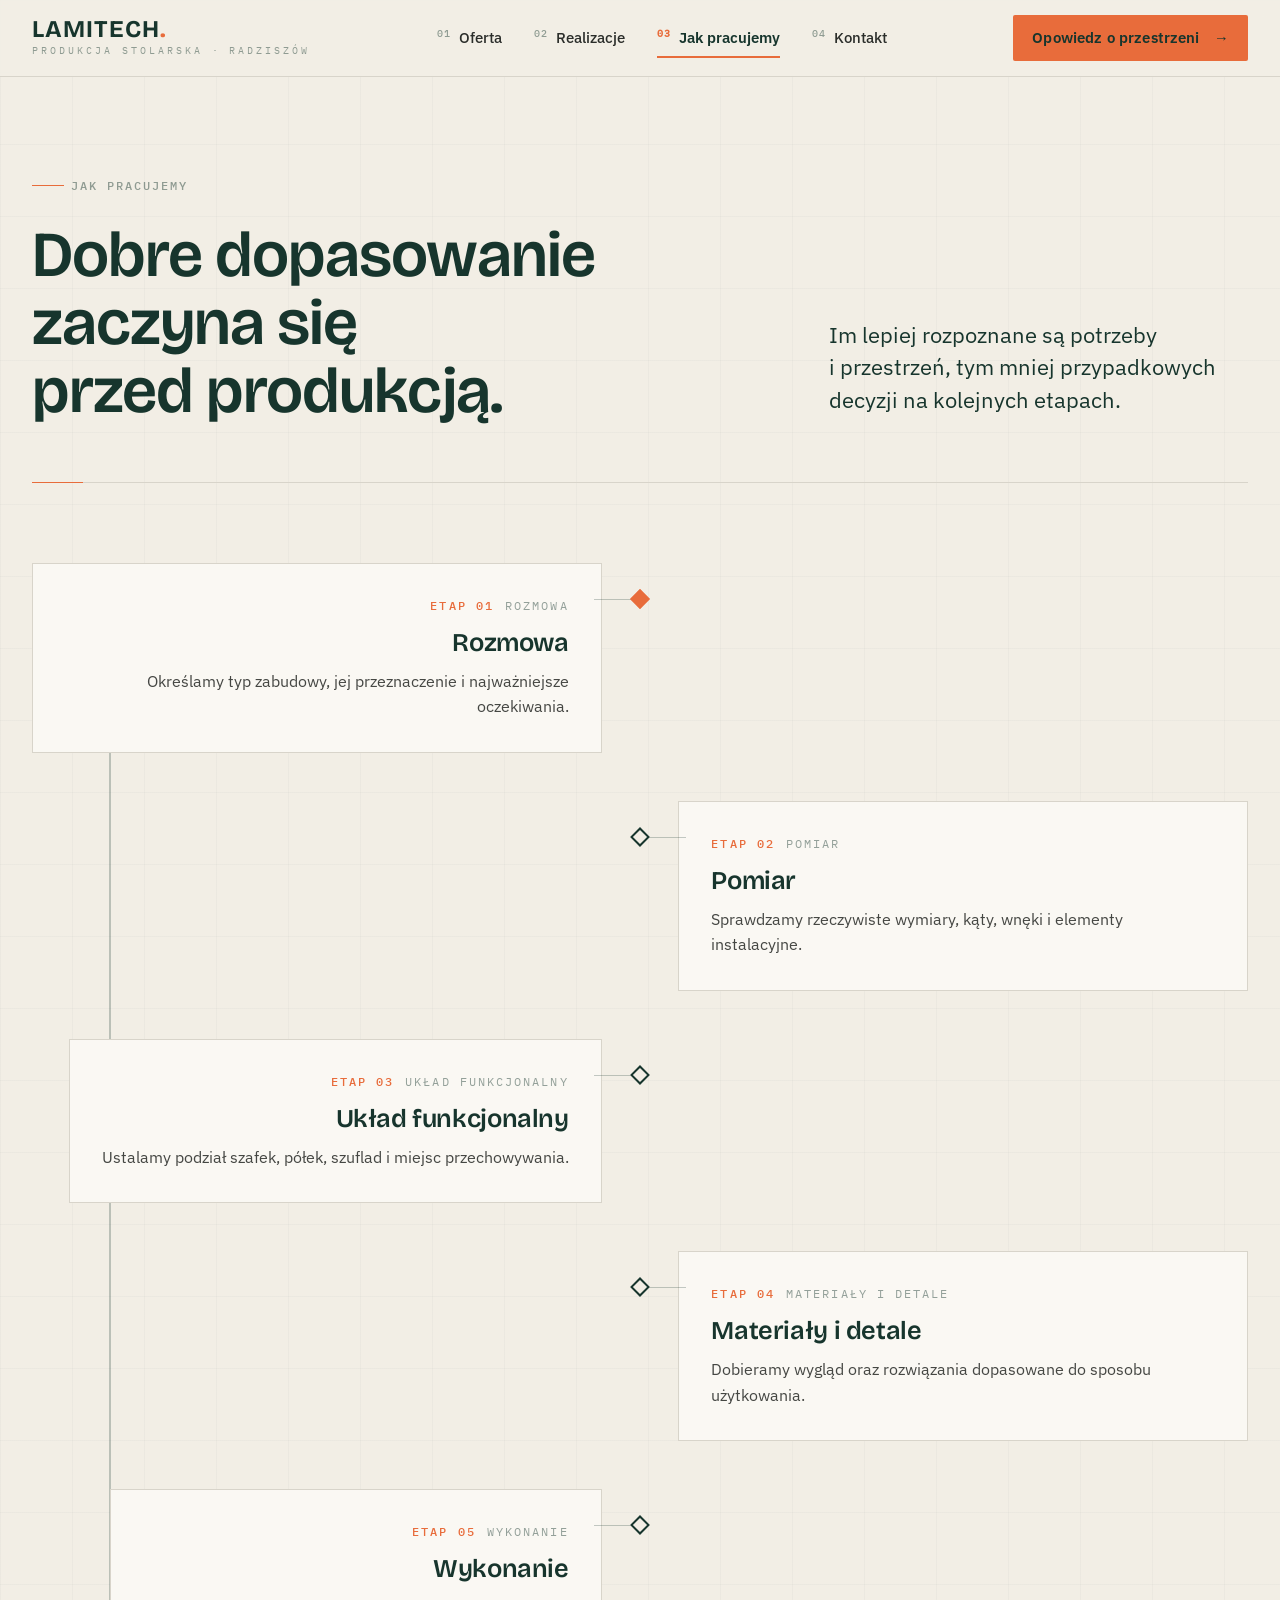
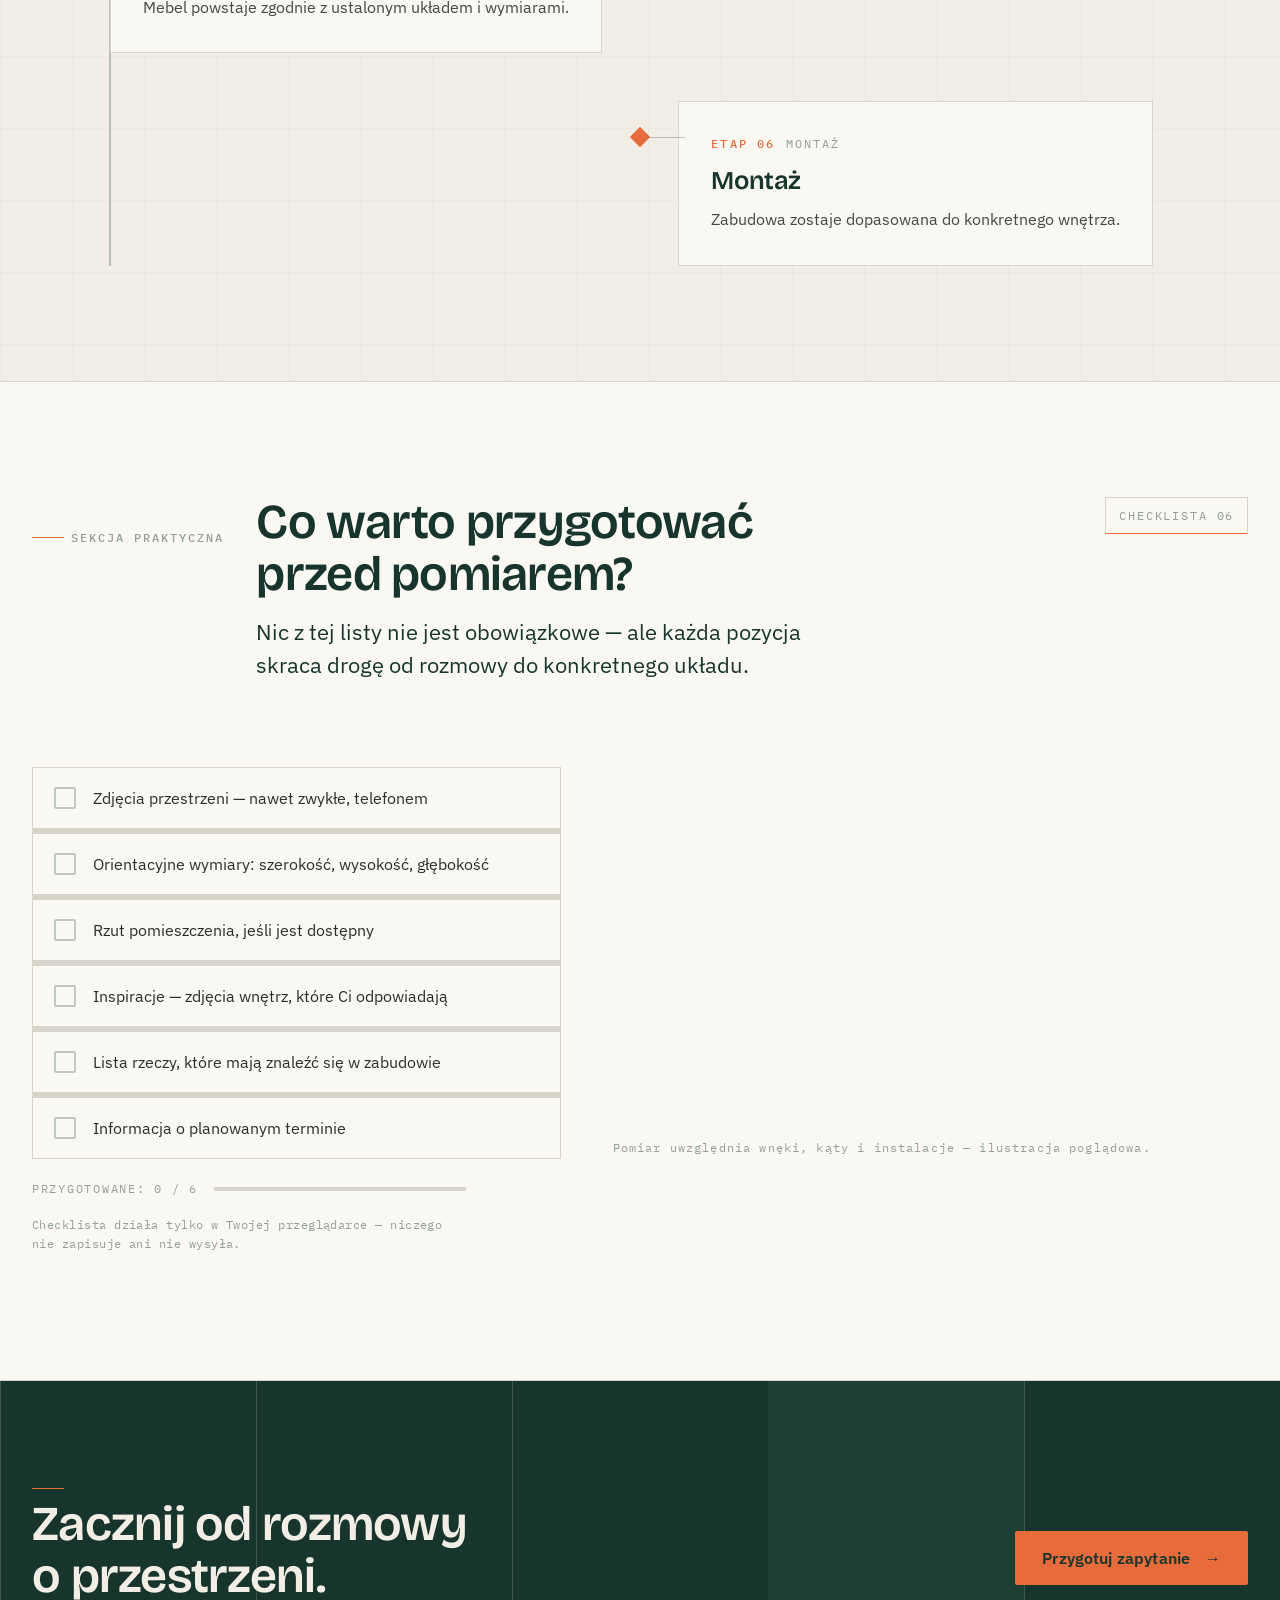
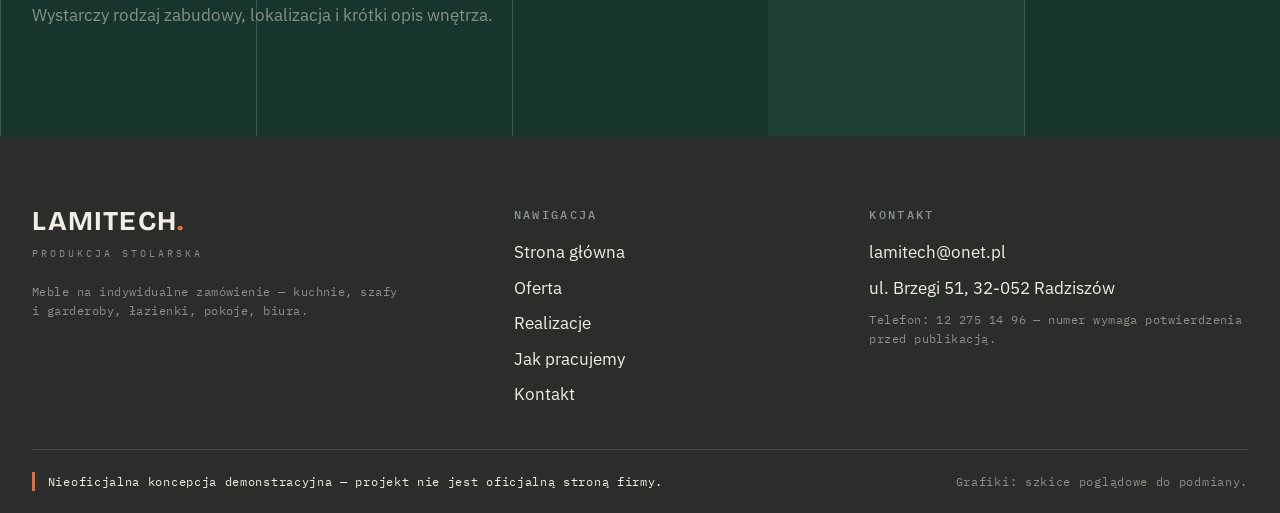
==== commit 10957ae2: "Anti-generic audit fixes, mobile contact panel bug, README with test report Co-Authored-By: Claude F" ====
--- a/jak-pracujemy.html
+++ b/jak-pracujemy.html
@@ -131,6 +131,7 @@
         <div class="section-head reveal">
           <span class="mono-label">Sekcja praktyczna</span>
           <h2 id="prep-title">Co warto przygotować przed pomiarem?</h2>
+          <span class="head-meta" aria-hidden="true">Checklista 06</span>
           <p class="lead">Nic z&nbsp;tej listy nie jest obowiązkowe — ale każda pozycja skraca drogę od rozmowy do konkretnego układu.</p>
         </div>
 
--- a/css/base.css
+++ b/css/base.css
@@ -114,7 +114,7 @@
 /* Nagłówek sekcji z indeksem technicznym */
 .section-head {
   display: grid;
-  grid-template-columns: auto 1fr;
+  grid-template-columns: auto 1fr auto;
   gap: 1rem 2rem;
   align-items: baseline;
   margin-bottom: clamp(2rem, 5vw, 4rem);
@@ -122,10 +122,32 @@
 
 .section-head h2 {
   margin: 0;
+  grid-column: 2;
 }
 
 .section-head .lead {
   grid-column: 2;
+}
+
+/* metka arkusza po prawej — łamie powtarzalny rytm nagłówków */
+.section-head .head-meta {
+  grid-column: 3;
+  align-self: start;
+  font-family: var(--font-mono);
+  font-size: var(--fs-mono-sm);
+  letter-spacing: .16em;
+  text-transform: uppercase;
+  color: var(--ink-45);
+  border: 1px solid var(--soft-line);
+  border-bottom-color: var(--signal-orange);
+  padding: .5rem .8rem;
+  white-space: nowrap;
+}
+
+@media (max-width: 959px) {
+  .section-head .head-meta {
+    display: none;
+  }
 }
 
 /* Etykieta mono — jak opis na rysunku */
@@ -190,13 +212,25 @@
   transform: translateX(6px);
 }
 
+/* primary zachowuje się jak front: odsuwa się, odsłaniając szczelinę cieniową */
 .btn-primary {
   background: var(--signal-orange);
   color: var(--ink-green);
-}
-
-.btn-primary:hover {
+  transition: transform var(--dur-fast) var(--ease),
+              box-shadow var(--dur-fast) var(--ease),
+              background-color var(--dur-fast) var(--ease);
+}
+
+.btn-primary:hover,
+.btn-primary:focus-visible {
   background: #EF7A4B;
+  transform: translate(-3px, -3px);
+  box-shadow: 4px 4px 0 0 var(--ink-green);
+}
+
+.btn-primary:active {
+  transform: translate(0, 0);
+  box-shadow: 0 0 0 0 var(--ink-green);
 }
 
 .btn-secondary {
--- a/css/pages.css
+++ b/css/pages.css
@@ -7,6 +7,8 @@
 .hero {
   position: relative;
   overflow: hidden;
+  /* miękkie światło poranne od strony wizualu */
+  background: radial-gradient(110% 85% at 82% 8%, rgba(250, 248, 243, .85), transparent 62%);
 }
 
 .hero .container {
@@ -57,9 +59,25 @@
   margin-top: 2.2rem;
 }
 
-/* Wizual hero — elewacja + nakładka rysunkowa */
+/* Wizual hero — elewacja + nakładka rysunkowa.
+   Na desktopie wychodzi do krawędzi okna: zabudowa „domyka” ekran
+   tak, jak mebel domyka ścianę. */
 .hero-visual {
   position: relative;
+}
+
+@media (min-width: 960px) {
+  .hero-visual {
+    margin-right: calc(50% - 50vw);
+  }
+
+  .hero-visual .hero-frame {
+    border-right: none;
+  }
+
+  .hero-dim-bottom {
+    padding-right: var(--gutter);
+  }
 }
 
 .hero-visual .hero-frame {
@@ -67,6 +85,26 @@
   border: 1px solid var(--soft-line);
   background: var(--warm-white);
   box-shadow: 0 30px 60px -40px rgba(23, 53, 45, .4);
+}
+
+/* pionowa linia wymiarowa przy kolumnie tekstu */
+@media (min-width: 1280px) {
+  .hero-copy::before {
+    content: "";
+    position: absolute;
+    left: -2.6rem;
+    top: .4rem;
+    bottom: .4rem;
+    width: 9px;
+    border-left: 1px solid var(--ink-25);
+    background:
+      repeating-linear-gradient(180deg,
+        var(--ink-25) 0 1px, transparent 1px 28px) left top / 9px 100% no-repeat;
+  }
+
+  .hero-copy {
+    position: relative;
+  }
 }
 
 .hero-visual img {
@@ -187,11 +225,20 @@
    SPACE SELECTOR — „Nie gotowy zestaw”
    ================================================================ */
 
+/* pasmo „arkusza roboczego”: jaśniejsze tło + rytm pionowych podziałów */
+.space-selector {
+  background:
+    linear-gradient(90deg, rgba(23, 53, 45, .04) 1px, transparent 1px) 0 0 / 200px 100%,
+    linear-gradient(180deg, var(--warm-white), rgba(250, 248, 243, 0) 70%);
+  border-block: 1px solid var(--soft-line);
+}
+
 .space-selector .selector-shell {
   display: grid;
   grid-template-columns: minmax(0, 5fr) minmax(0, 7fr);
   border: 1px solid var(--soft-line);
   background: var(--warm-white);
+  box-shadow: 0 24px 50px -42px rgba(23, 53, 45, .55);
 }
 
 .selector-tabs {
@@ -419,8 +466,24 @@
 .cell-light .cell-idx { color: var(--signal-orange); }
 .cell-light .cell-cta { color: var(--ink-green); }
 
+/* znacznik narożny jak odnośnik na rysunku */
+.cell-corner::after {
+  content: "";
+  position: absolute;
+  top: .9rem;
+  right: .9rem;
+  width: 2.1rem;
+  height: 2.1rem;
+  border-top: 1px solid var(--signal-orange);
+  border-right: 1px solid var(--signal-orange);
+  opacity: .75;
+}
+
 .cell-dark {
-  background: var(--ink-green);
+  /* podziały frontów lakierowanej zabudowy */
+  background:
+    linear-gradient(90deg, var(--bone-line) 1px, transparent 1px) 0 0 / 33.4% 100%,
+    linear-gradient(180deg, var(--ink-green-2), var(--ink-green));
 }
 
 .cell-dark h3 { color: var(--bone); }
@@ -429,7 +492,24 @@
 .cell-dark .cell-cta { color: var(--birch); }
 
 .cell-birch {
-  background: var(--birch);
+  /* front z usłojeniem i uchwytem */
+  background:
+    repeating-linear-gradient(94deg,
+      transparent 0 22px, rgba(183, 162, 129, .22) 22px 23px,
+      transparent 23px 41px, rgba(183, 162, 129, .14) 41px 42px),
+    var(--birch);
+}
+
+.cell-birch::after {
+  content: "";
+  position: absolute;
+  right: 1.2rem;
+  top: 1.35rem;
+  width: 3px;
+  height: 46px;
+  border-radius: 2px;
+  background: var(--graphite);
+  opacity: .55;
 }
 
 .cell-birch h3 { color: var(--ink-green); }
@@ -473,6 +553,12 @@
 
 .process-rail {
   position: relative;
+  /* pasmo materiałowe: podłużny ślad brzozy jak blat warsztatu */
+  background:
+    repeating-linear-gradient(90deg,
+      transparent 0 237px, rgba(23, 53, 45, .045) 237px 238px),
+    linear-gradient(180deg, rgba(217, 201, 175, .28), rgba(217, 201, 175, .1));
+  border-block: 1px solid rgba(205, 186, 156, .55);
 }
 
 .process-track {
--- a/css/responsive.css
+++ b/css/responsive.css
@@ -196,7 +196,9 @@
   }
 
   .contact-panel {
-    position: static;
+    /* relative, nie static: ::after (pas koloru) musi zostać wewnątrz panelu */
+    position: relative;
+    top: auto;
   }
 
   .cta-band .container {
@@ -317,6 +319,10 @@
     grid-template-columns: 1fr;
   }
 
+  .offer-cols {
+    grid-template-columns: 1fr;
+  }
+
   .type-grid {
     grid-template-columns: repeat(2, 1fr);
   }
